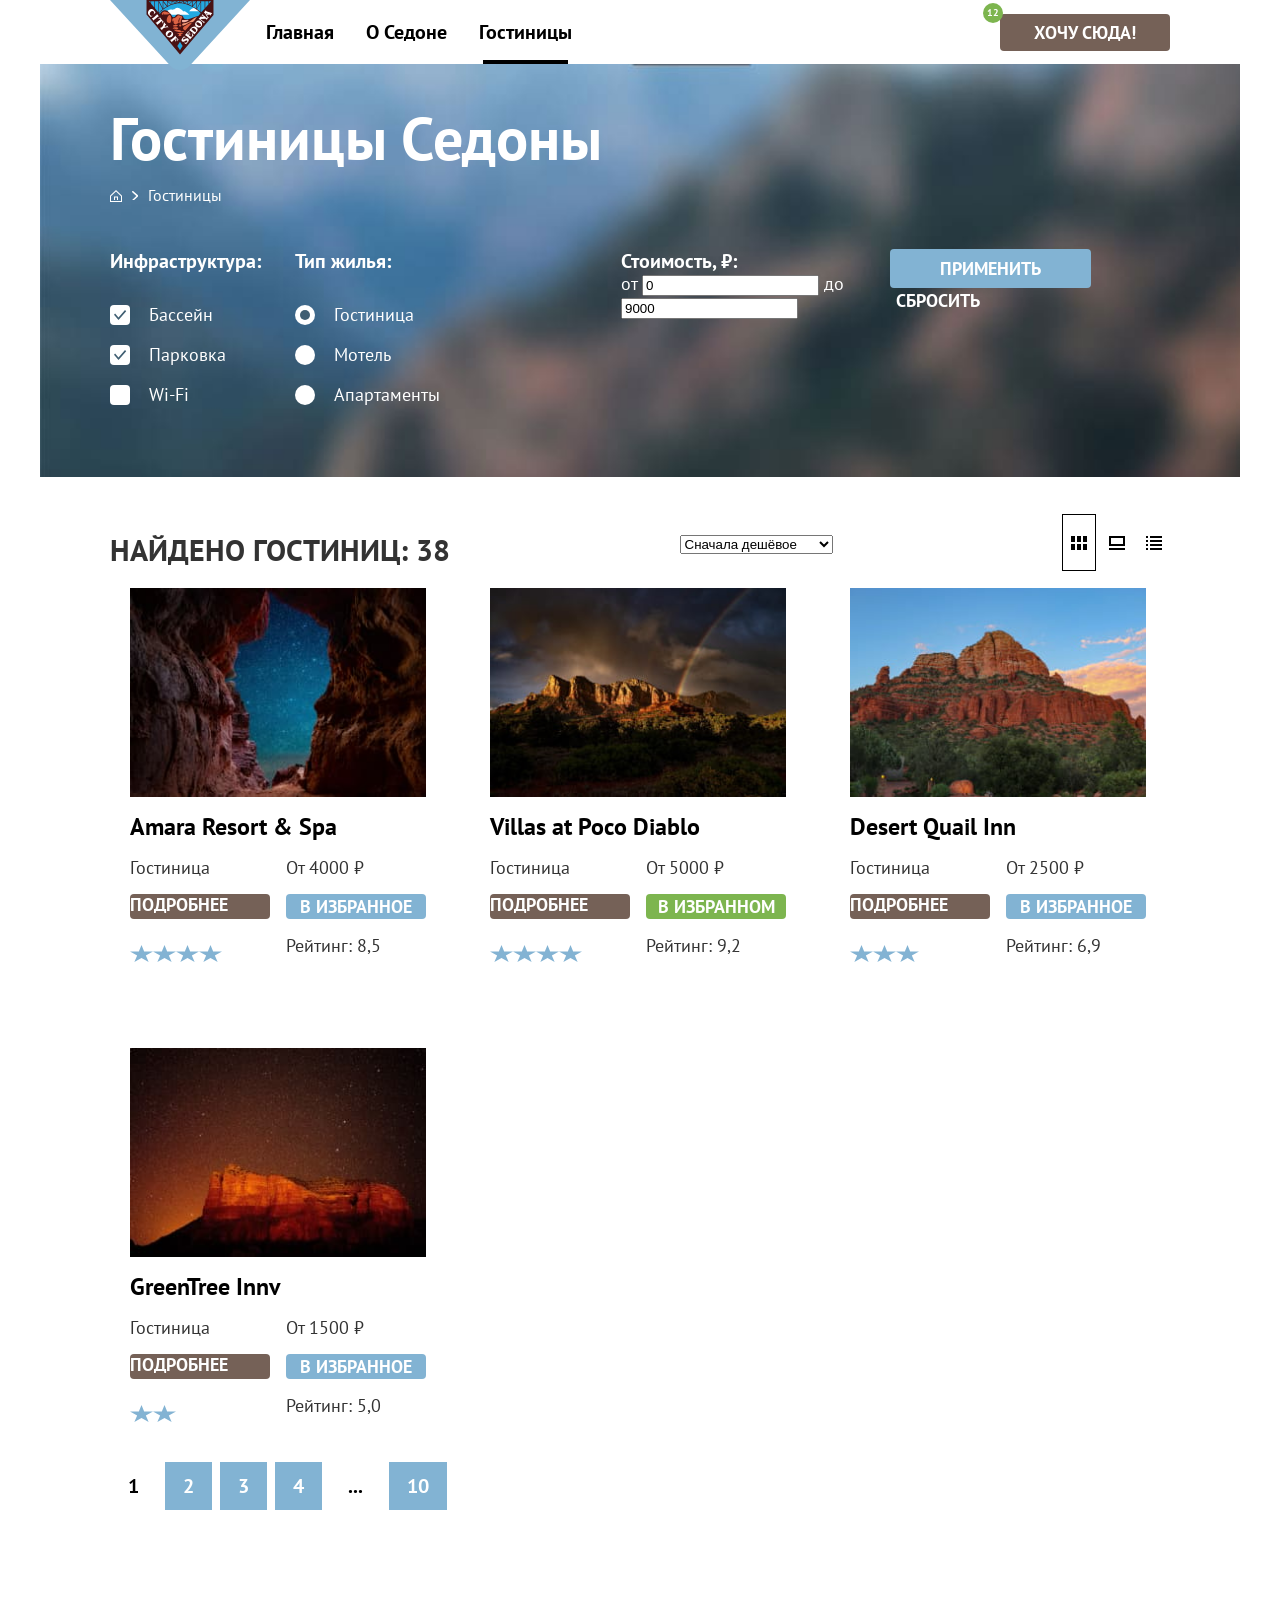
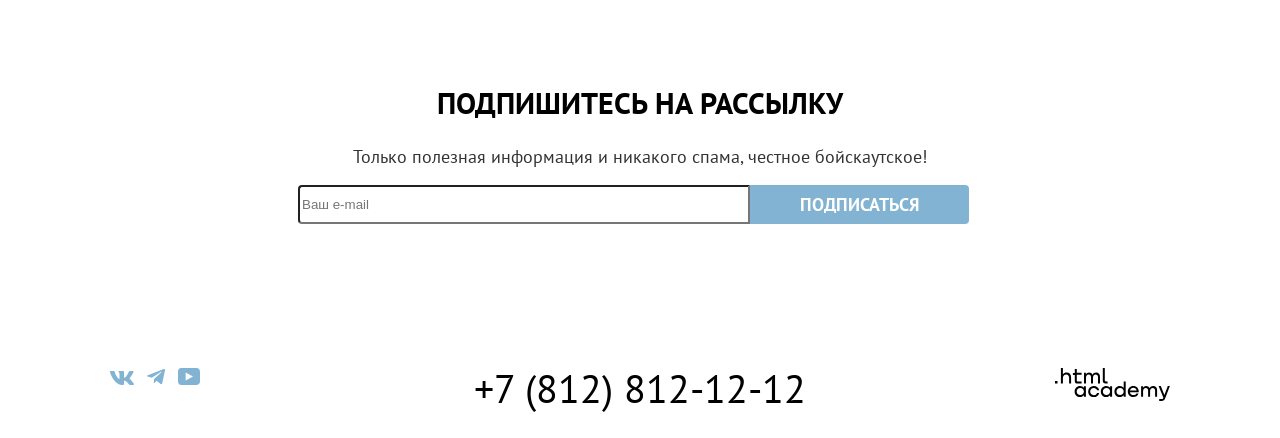
==== catalog.html @ c9160292 "формы" ====
<!DOCTYPE html>
<html lang="ru">

  <head>
    <meta charset="utf-8">
    <title>Гостиницы Седоны</title>
    <link rel="stylesheet" href="styles/styles.css">
    <link rel="icon" href="favicon.ico" sizes="32x32">
  </head>

  <body>
    <div class="container">
      <header class="page-header">
        <a class="logo-link" href="index.html">
          <img class="logo" src="images/logo.svg" width="140" height="70" alt="Логотип Седоны">
        </a>
        <nav class="navigation">

          <ul class="navigation-list navigation-menu">
            <li class="navigation-item">
              <a class="navigation-link" href="index.html" aria-current="page">Главная</a>
            </li>
            <li class="navigation-item">
              <a class="navigation-link" href="#">О Седоне</a>
            </li>
            <li class="navigation-item">
              <a class="navigation-link navigation-link-current" href="catalog.html" aria-current="page">Гостиницы</a>
            </li>
          </ul>
        </nav>
        <ul class="navigation-list navigation-user">
          <li class="navigation-item">
            <a class="navigation-link" href="#">
              <span class="visually-hidden">
                Поиск
              </span>
            </a>
          </li>
          <li class="navigation-item">
            <a class="navigation-link" href="#">
              <span class="visually-hidden">
                Отелей в избранном:
              </span>
              <span class="count">12</span>
            </a>
          </li>
          <li class="navigation-item">
            <a class="button button-want button-main" href="#"> Хочу сюда!</a>
          </li>
        </ul>
      </header>
      <main class="main-container page-main">
        <section class="inner">
          <h1 class="inner-title">Гостиницы Седоны</h1>
          <ul class="breadcrumbs">
              <li class="breadcrumbs-item">
                <a class="breadcrumbs-link breadcrumbs-link-home" href="index.html">
                  <span class="visually-hidden">Главная страница</span>
                </a>
              </li>
              <li class="breadcrumbs-item">
                <a class="breadcrumbs-link">Гостиницы</a>
              </li>
            </ul>

          <div class="catalog-hotels">
            <h2 class="visually-hidden">Список гостиниц с фильтрами</h2>
            <form class="catalog-filter" action="https://echo.htmlacademy.ru/" method="get">
              <fieldset class="catalog-filter-group">
                <legend class="catalog-filter-title">Инфраструктура:</legend>
                <ul class="catalog-filter-list">
                  <li class="catalog-filter-item">
                    <label class="control">
                      <input class="control-input" type="checkbox" name="pool" checked>
                      <span class="control-lead">Бассейн</span>
                    </label>
                  </li>
                  <li class="catalog-filter-item">
                    <label class="control">
                      <input class="control-input" type="checkbox" name="parking" checked>
                      <span class="control-lead">Парковка</span>
                    </label>
                  </li>
                  <li class="catalog-filter-item">
                    <label class="control">
                      <input class="control-input" type="checkbox" name="wi-fi">
                      <span class="control-lead">Wi-Fi</span>
                    </label>
                  </li>
                </ul>
              </fieldset>
              <fieldset class="catalog-filter-group">
                <legend class="catalog-filter-title">Тип жилья:</legend>
                <ul class="catalog-filter-list">
                  <li class="catalog-filter-item">
                    <label class="control">
                      <input class="control-input" type="radio" name="hotel-group" value="hotel" checked>
                      <span class="control-lead">Гостиница</span>
                    </label>
                  </li>
                  <li class="catalog-filter-item">
                    <label class="control">
                      <input class="control-input" type="radio" name="hotel-group" value="motel">
                      <span class="control-lead">Мотель</span>
                    </label>
                  </li>
                  <li class="catalog-filter-item">
                    <label class="control">
                      <input class="control-input" type="radio" name="hotel-group" value="apartaments">
                      <span class="control-lead">Апартаменты</span>
                    </label>
                  </li>
                </ul>
              </fieldset>
              <fieldset class="catalog-filter-group catalog-filter-price">
                <legend class="catalog-filter-title">Стоимость, ₽:</legend>
                <label for="price-from">от</label>
                <input class="field" type="number" name="price-from" id="price-from" value="0">
                <label for="price-to">до</label>
                <input class="field" type="number" name="price-to" id="price-to" value="9000">
              </fieldset>
              <div class="catalog-filter-button">
                <button class="button button-secondary button-apply" type="submit">Применить</button>
                <button class="button button-reset" type="reset">Сбросить</button>
              </div>
            </form>
          </div>
        </section>
        <section class="hotels">
          <div class="hotels-sort">
            <h2 class="hotels-title">Найдено гостиниц: 38</h2>
            <div class="select">
              <select class="select-control" aria-label="Сортировка">
                <option value="cheap">Сначала дешёвое</option>
                <option value="popular">Сначала популярное</option>
                <option value="expensive">Сначала дорогое</option>
              </select>
            </div>
            <ul class="sorts-list">
              <li class="sort-item ">
                <a class="sort-link sort-current sort-cards" href="catalog.html?view=tile">
                  <span class="visually-hidden">Показать карточки</span>
                </a>
              </li>
              <li class="sort-item">
                <a class="sort-link sort-cards-with-description" href="catalog.html?view=card">
                  <span class="visually-hidden">Показать карточки с описанием</span>
                </a>
              </li>
              <li class="sort-item">
                <a class="sort-link sort-cards-list" href="catalog.html?view=list">
                  <span class="visually-hidden">Показать список</span>
                </a>
              </li>
            </ul>
          </div>
          <ul class="hotels-list">
            <li class="hotels-card">
              <a class="hotels-card-link" href="#">
                <img class="hotels-card-image" src="images/hotels/hotel-1.jpg" width="300" height="212"
                  alt="Вид через ущелье на ночное небо">
                <h3 class="hotels-card-title">Amara Resort & Spa</h3>
              </a>
              <span class="hotels-type">Гостиница</span>
              <b class="hotels-card-price">От 4000 ₽</b>
              <a class="button button-main" href="#">Подробнее</a>
              <button class="button button-secondary" type="button">В избранное</button>
              <p class="star star-four">
                <span class="visually-hidden">4 звезды</span>
              </p>
              <span class="hotels-rating">Рейтинг: 8,5</span>
            </li>
            <li class="hotels-card">
              <a class="hotels-card-link" href="#">
                <img class="hotels-card-image" src="images/hotels/hotel-2.jpg" width="300" height="212"
                  alt="Красивый закат из окна гостиницы">
                <h3 class="hotels-card-title">Villas at Poco Diablo</h3>
              </a>
              <span class="hotels-type">Гостиница</span>
              <b class="hotels-card-price">От 5000 ₽</b>
              <a class="button button-main" href="#">Подробнее</a>
              <button class="button button-favorities" type="button">В избранном</button>
              <p class="star star-four">
                <span class="visually-hidden">4 звезды</span>
              </p>
              <span class="hotels-rating">Рейтинг: 9,2</span>
            </li>
            <li class="hotels-card">
              <a class="hotels-card-link" href="#">
                <img class="hotels-card-image" src="images/hotels/hotel-3.jpg" width="300" height="212"
                  alt="Красивый вид на горную верщину с растениями на переднем плане">
                <h3 class="hotels-card-title">Desert Quail Inn</h3>
              </a>
              <span class="hotels-type">Гостиница</span>
              <b class="hotels-card-price">От 2500 ₽</b>
              <a class="button button-main" href="#">Подробнее</a>
              <button class="button button-secondary" type="button">В избранное</button>
              <p class="star star-three">
                <span class="visually-hidden">3 звезды</span>
              </p>
              <span class="hotels-rating">Рейтинг: 6,9</span>
            </li>
            <li class="hotels-card">
              <a class="hotels-card-link" href="#">
                <img class="hotels-card-image" src="images/hotels/hotel-4.jpg" width="300" height="212"
                  alt="GreenTree Inn">
                <h3 class="hotels-card-title">GreenTree Innv</h3>
              </a>
              <span class="hotels-type">Гостиница</span>
              <b class="hotels-card-price">От 1500 ₽</b>
              <a class="button button-main" href="#">Подробнее</a>
              <button class="button button-secondary" type="button">В избранное</button>
              <p class="star star-two">
                <span class="visually-hidden">2 звезды</span>
              </p>
              <span class="hotels-rating">Рейтинг: 5,0</span>
            </li>
          </ul>
          <ul class="pagination">
            <li class="pagination-item">
              <a class="pagination-link pagination-current" aria-current="page">1</a>
            </li>
            <li class="pagination-item">
              <a class="pagination-link" href="#">2</a>
            </li>
            <li class="pagination-item">
              <a class="pagination-link" href="#">3</a>
            </li>
            <li class="pagination-item">
              <a class="pagination-link" href="#">4</a>
            </li>
            <li class="pagination-item">
              <a class="pagination-link pagination-current">...</a>
            </li>
            <li class="pagination-item">
              <a class="pagination-link" href="#">10</a>
            </li>
          </ul>
        </section>
        <section class="subscribe">
          <h2 class="subscribe-title">Подпишитесь на рассылку</h2>
          <p class="subscribe-paragraph">Только полезная информация и никакого спама, честное бойскаутское!</p>
          <form class="newsletter-form" action="https://echo.htmlacademy.ru/" method="post">
            <label for="email"></label>
            <input class="field email" placeholder="Ваш e-mail" type="email" name="email" id="email" required>
            <button class="button button-secondary button-subscribe" type="submit">Подписаться</button>
          </form>
        </section>
      </main>
      <footer class="page-footer">
        <ul class="social-list">
          <li class="social-item">
            <a class="social-link" href="#">
              <span class="visually-hidden">ВКонтакте</span>
              <svg class="social-image" xmlns="http://www.w3.org/2000/svg" width="24" height="14" viewBox="0 0 24 14"
                aria-hiden="true" focusable="false" fill="none">
                <path fill="#83b3d3" fill-rule="evenodd"
                  d="M23.45.95c.17-.55 0-.95-.8-.95h-2.62c-.67 0-.98.35-1.14.73 0 0-1.34 3.2-3.23 5.27-.61.6-.89.8-1.22.8-.17 0-.42-.2-.42-.74V.95c0-.66-.18-.95-.74-.95H9.15c-.42 0-.67.3-.67.6 0 .61.95.76 1.05 2.5v3.8c0 .84-.16.99-.5.99-.88 0-3.05-3.21-4.33-6.89-.25-.71-.5-1-1.17-1H.9C.15 0 0 .35 0 .73c0 .68.89 4.07 4.14 8.55C6.32 12.34 9.38 14 12.16 14c1.67 0 1.88-.37 1.88-1v-2.32c0-.73.16-.88.69-.88.38 0 1.05.2 2.61 1.67C19.11 13.22 19.4 14 20.41 14h2.62c.75 0 1.13-.37.91-1.1-.24-.72-1.09-1.77-2.21-3.02-.62-.7-1.53-1.47-1.81-1.86-.4-.49-.28-.7 0-1.14 0 0 3.2-4.43 3.53-5.93"
                  clip-rule="evenodd" />
              </svg>
            </a>
          </li>
          <li class="social-item">
            <a class="social-link" href="#">
              <svg class="social-image" xmlns="http://www.w3.org/2000/svg" width="18" height="16" viewBox="0 0 18 16"
                aria-hiden="true" focusable="false" fill="none">
                <path fill="#83b3d3"
                  d="M16.79.1.84 6.25c-1.09.43-1.08 1.04-.2 1.31l4.1 1.28 9.47-5.98c.44-.27.85-.12.52.18L7.05 9.96l-.28 4.22c.41 0 .6-.19.83-.41l1.99-1.93 4.13 3.05c.77.42 1.31.2 1.5-.7l2.72-12.8c.28-1.12-.43-1.62-1.16-1.3" />
              </svg>
              <span class="visually-hidden">Телеграм</span>
            </a>
          </li>
          <li class="social-item">
            <a class="social-link" href="#">
              <span class="visually-hidden">Ютуб</span>
              <svg class="social-image" xmlns="http://www.w3.org/2000/svg" width="22" height="17" viewBox="0 0 22 17"
                aria-hiden="true" focusable="false" fill="none">
                <path fill="#83b3d3"
                  d="M18.6 0H3.18C1.31 0 0 1.6 0 3.4v10.1C0 15.4 1.31 17 3.17 17h15.66c1.64 0 3.17-1.6 3.17-3.4V3.4C21.78 1.6 20.47 0 18.6 0M7.67 12.54V4.46L15 8.5z" />
              </svg>
            </a>
          </li>
        </ul>
        <a class="contacts-phone" href="tel:+78128121212">+7 (812) 812-12-12</a>
        <a class="developer-link" href="https://htmlacademy.ru/intensive/htmlcss">
          <span class="visually-hidden">Сделано в html.academy</span>
          <svg class="developer-image" xmlns="http://www.w3.org/2000/svg" width="115" height="33" viewBox="0 0 115 33"
            aria-hiden="true" focusable="false" fill="none">
            <path fill="#000"
              d="M0 12.9v2.6h2.5v-2.6zM11.6 4.5c-1.6 0-2.8.7-3.6 1.7h-.1V0h-2v15.5h2v-5.3c0-2.1 1.3-3.6 3.3-3.6 1.8 0 2.9 1.4 2.9 3.2v5.7h2V9.4c.1-3-1.8-4.9-4.5-4.9M26.6 4.8h-4.8V1.1h-2v3.8h-1.9v2h1.9v6c0 1.7 1 2.7 2.7 2.7h4.1v-2h-3.7c-.7 0-1.1-.4-1.1-1.1V6.8h4.8zM41.1 4.6c-1.6 0-2.9.8-3.5 2.1h-.1c-.6-1.2-1.8-2.1-3.4-2.1-1.4 0-2.5.8-3.1 1.8h-.1V4.8H29v10.6h2V10c0-2 1-3.5 2.6-3.5 1.5 0 2.4 1 2.4 2.6v6.3h2V9.8c0-2.4 1.4-3.3 2.6-3.3 1.5 0 2.4 1 2.4 2.6v6.3h2V8.9c.1-2.5-1.4-4.3-3.9-4.3M47.8 12.7c0 1.7 1 2.7 2.8 2.7h2v-2h-1.7c-.7 0-1.1-.4-1.1-1.1V0h-2zM28.9 19.7c-.9-1.1-2.2-1.8-3.9-1.8-3.1 0-5.4 2.3-5.4 5.6s2.3 5.6 5.4 5.6c1.8 0 3-.8 3.8-1.9h.1v1.6h2V18.2h-2zm-3.6 7.4c-2.2 0-3.6-1.6-3.6-3.6s1.4-3.6 3.6-3.6 3.6 1.6 3.6 3.6c0 1.9-1.4 3.6-3.6 3.6M44.2 22c-.5-2.4-2.6-4.1-5.4-4.1a5.4 5.4 0 0 0-5.6 5.6c0 3.1 2.2 5.6 5.6 5.6 2.8 0 4.9-1.8 5.4-4.2h-2.1a3.4 3.4 0 0 1-3.3 2.3c-2.2 0-3.6-1.6-3.6-3.6s1.4-3.6 3.6-3.6c1.6 0 2.8 1 3.3 2.2h2.1zM55.1 19.7c-.9-1.1-2.2-1.8-3.9-1.8-3.1 0-5.4 2.3-5.4 5.6s2.3 5.6 5.4 5.6c1.8 0 3-.8 3.8-1.9h.1v1.6h2V18.2h-2zm-3.6 7.4c-2.2 0-3.6-1.6-3.6-3.6s1.4-3.6 3.6-3.6 3.6 1.6 3.6 3.6c0 1.9-1.5 3.6-3.6 3.6M68.7 19.8c-.9-1.1-2.2-1.9-3.9-1.9-3.1 0-5.4 2.3-5.4 5.6s2.2 5.6 5.4 5.6c1.7 0 3-.8 3.8-1.8h.1v1.5h2V13.4h-2zm-3.6 7.3c-2.2 0-3.6-1.6-3.6-3.6s1.4-3.6 3.6-3.6 3.6 1.6 3.6 3.6c-.1 2-1.5 3.6-3.6 3.6M78.3 17.9c-3.3 0-5.5 2.5-5.5 5.6 0 3 2.1 5.6 5.5 5.6 2.5 0 4.5-1.3 5.2-3.6h-2.1c-.5 1-1.6 1.6-3 1.6-1.9 0-3.3-1.3-3.4-2.9h8.8c.2-3.6-2-6.3-5.5-6.3m0 1.9c1.7 0 3 1 3.3 2.6h-6.5c.3-1.5 1.5-2.6 3.2-2.6M98.2 17.9c-1.6 0-2.9.8-3.6 2h-.1c-.6-1.2-1.8-2-3.4-2-1.4 0-2.5.7-3.1 1.8v-1.5h-1.9v10.6h2v-5.4c0-2 1-3.4 2.6-3.5 1.5 0 2.4 1 2.4 2.6v6.3h2v-5.6c0-2.4 1.4-3.3 2.6-3.3 1.5 0 2.4 1 2.4 2.6v6.3h2v-6.5c.1-2.6-1.4-4.4-3.9-4.4M109.4 27l-3.6-8.9h-2.2l4.8 11.6c-.3.9-.7 1.2-1.7 1.2h-2.5v2h2.5c1.8 0 2.8-.8 3.5-2.6l4.7-12.2h-2.1z" />
          </svg>
        </a>
      </footer>
    </div>
  </body>

</html>
---- styles/styles.css ----
@font-face {
  font-family: "PT Sans";
  font-style: normal;
  font-weight: 400;
  src: url("../fonts/ptsans-400.woff2") format("woff2");
  font-display: swap;
}


@font-face {
  font-family: "PT Sans";
  font-style: normal;
  font-weight: 700;
  src: url("../fonts/ptsans-700.woff2") format("woff2");
  font-display: swap;
}

*,
*::before,
*::after {
  box-sizing: border-box;
}

img {
  max-width: 100%;
  height: auto;
}

.visually-hidden {
  position: absolute;
  width: 1px;
  height: 1px;
  margin: -1px;
  padding: 0;
  border: 0;
  clip: rect(0 0 0 0);
  overflow: hidden;
}

html {
  height: 100%;
}

body {
  margin: 0;
  height: 100%;
  font-family: "PT Sans", sans-serif;
  font-size: 18px;
  line-height: 21px;
  letter-spacing: 0;
  color: #333333;
  background-color: #ffffff;
}

.container {
  min-height: 100%;
  display: flex;
  flex-direction: column;
  margin: 0 auto;
  width: 1200px;
}

.button {
  display: inline-block;
  font-family: inherit;
  font-size: inherit;
  font-weight: 700;
  text-transform: uppercase;
  text-decoration: none;
  color: #ffffff;
  border: none;
  border-radius: 4px;
  cursor: pointer;
}

.button-want {
  margin-top: 14px;
  padding: 8px 34px;
}

.button-main {
  background-color: #756157;
}

.button-main:hover,
.button-main:focus {
  background-color: #615048;
}

.button-main:active {
  opacity: 0.3;
}

.button-main:disabled {
  background-color: #e5e5e5;
}

.button-secondary {
  background-color: #82b3d3;
}

.button-secondary:hover,
.button-secondary:focus {
  background-color: #68a2ca;
}

.button-secondary:active {
  opacity: 0.3;
}

.button-secondary:disabled {
  background-color: #e5e5e5;
}

.button-favorities {
  background-color: #7db54f;
}

.button-favorities:hover,
.button-favorities:focus {
  background-color: #6c9e42;
}

.button-favorities:active {
  opacity: 0.3;
}

.button-favorities:disabled {
  background-color: #e5e5e5;
}

.button-large {
  padding: 18px 16px 17px;
  border-radius: 5px;
  font-size: 20px;
}

.search-button {
  width: 575px;
  margin-top: 50px;
}

.button-subscribe {
  padding: 8px 50px;
  border-radius: 0 4px 4px 0;
}

.button-apply {
  padding: 8px 50px;
}

.button-reset {
  background-color: transparent;
}

.button-reset:hover {
  opacity: 0.6;
}

.button-reset:focus {
  border: 1px solid #82b3d3;
}

.button-reset:active {
  opacity: 0.3;
}

.button-reset:disabled {
  opasity: 0.1;
}

/*Header*/

.page-header {
  display: flex;
  padding: 0 70px;
}

.logo-link {
  display: block;
  position: relative;
  z-index: 1;
  margin-bottom: -10px;
}

.navigation-list {
  display: flex;
  flex-wrap: wrap;
  margin: 0;
  padding: 0;
  list-style-type: none;
}

.navigation-menu {
  width: 470px;

}

.navigation-user {
  margin-left: auto;
  max-width: 300px;
}



.navigation-link {
  position: relative;
  display: block;
  padding: 20px 16px;
  font-size: 20px;
  line-height: 24px;
  font-weight: 700;
  color: #000000;
  text-decoration: none;
}

.navigation-link:hover,
.navigation-link:focus {
  opacity: 0.3;
}

.navigation-link:active {
  fill: rgba(117, 98, 87, 0.3);
}

.navigation-link-current::before {
  position: absolute;
  right: 20px;
  bottom: 0;
  left: 20px;
  height: 4px;
  background-color: #000000;
  content: "";
}

.count {
  position: absolute;
  top: 3px;
  right: -3px;
  min-width: 20px;
  height: 20px;
  padding: 0 4px;
  color: #ffffff;
  background-color: #7db54f;
  border-radius: 50%;
  line-height: 20px;
  font-size: 10px;
  text-align: center;
}

/*Main*/

.main-container {
  flex-grow: 1;
}

/*Hero*/

.hero {
  padding: 51px 370px 82px;
  min-height: 485px;
  background-color: #2f4f4f;
  background-image: url("../images/index-background.jpg");
  background-position: center center;
  background-repeat: no-repeat;
  background-size: cover;
}

.hero-image {
  display: block;
}

/*Advantages */

.promo-block {
  padding: 69px 274px;
}

.promo-header {
  margin: 0;
  margin-bottom: 25px;
  font-weight: 700;
  font-size: 30px;
  line-height: 36px;
  text-align: center;
  text-transform: uppercase;
  color: #000000;
}

.promo-text {
  margin: 0;
  font-size: 22px;
  line-height: 26px;
  text-align: center;
}

.advantages-list {
  display: flex;
  flex-wrap: wrap;
  margin: 0;
  padding: 0;
  list-style-type: none;
}

.advantages-item-wide {
  display: flex;
  color: #ffffff;
  background-color: #82b3d3;
}

.advantages-item {
  width: 400px;
  min-height: 385px;
  padding: 102px 85px;
}

.advantages-image-wrapper {
  width: 800px;
  min-height: 385px;
}

.adventages-image {
  display: block;
}

.advantages-item-wide .advantages-title {
  color: #ffffff;
}

.advantages-title {
  font-size: 24px;
  line-height: 28px;
  color: #000000;
}

.secondary-color-light {
  background-color: rgba(131, 179, 211, 0.2);
}

.welcome {
  padding: 64px 350px;
}

/*Services*/

.services-list {
  display: flex;
  margin: 0;
  padding: 0;
  list-style-type: none;
  text-align: center;
}

.services-item {
  width: 400px;
  min-height: 385px;
  padding: 81px 85px;
  text-align: center;
  background-repeat: no-repeat;
  background-position: 50% 35px;
}

.services-housing {
  background-image: url("../images/icons/housing.svg");
}

.services-food {
  background-image: url("../images/icons/food.svg");
}

.services-souvenirs {
  background-image: url("../images/icons/souvenirs.svg");
}

.services-title {
  margin: 30px auto 30px;
  font-size: 24px;
  line-height: 28px;
  color: #000000;
  text-transform: uppercase;
}

.services-paragraph {
  width: 230px;
}

/*Interested*/

.interested {
  padding: 152px 300px;
  text-align: center;

}

.interested-title {
  margin: 0;
  margin-bottom: 20px;
  color: #000000;
  text-transform: uppercase;
  font-size: 30px;
  line-height: 36px;
}

.interested-paragraph {
  margin: 0;
  margin-bottom: 54px;
}

/*Subscribe*/

.subscribe {
  padding: 96px 258px 104px;
  text-align: center;
}

.newsletter-form {
  display: flex;
}

.subscribe-title {
  color: #000000;
  font-size: 30px;
  font-weight: 700;
  line-height: 36px;
  text-transform: uppercase;
}

.subscribe-index {
  color: #ffffff;
  background-color: #2f4f4f;
  background-image: url("../images/subscribe.jpg");
  background-repeat: no-repeat;
  background-size: cover;
}

.email {
  width: 452px;
  border-radius: 4px 0 0 4px;
}



.subscribe-index .subscribe-title {
  color: #ffffff;
}

/*Footer*/

.page-footer {
  display: flex;
  justify-content: space-between;
  padding: 40px 70px 30px;
}

.social-list {
  display: flex;
  flex-wrap: wrap;
  gap: 13px;
  width: 190px;
  margin: 0;
  padding: 0;
  list-style-type: none;
}

.social-link path:hover,
.social-link path:focus {
  fill: #68a2ca;
}

.social-link path:active {
  opacity: 0.3;
}

.contacts-phone {
  color: #000000;
  font-size: 40px;
  line-height: 40px;
  text-decoration: none;
}

.contacts-phone:hover,
.contacts-phone:focus {
  color: #756157;
}

.contacts-phone:active {
  opacity: 0.3;
}

.developer-link {
  display: flex;
  width: 190px;
}

.developer-image {
  margin-left: auto;
}

.developer-link path:hover,
.developer-link path:focus {
  fill: #756157;
}

.developer-link path:active {
  opacity: 0.3;
}

/*Catalog*/

/*Inner*/

.inner {
  padding: 35px 70px 70px;
  color: #ffffff;
  background-color: #2f4f4f;
  background-image: url("../images/inner-background.jpg");
  background-repeat: no-repeat;
  background-size: cover;
}

.inner-title {
  margin: 0;
  margin-bottom: 8px;
  font-size: 60px;
  line-height: 78px;
  font-weight: 700;
}

.breadcrumbs {
  display: flex;
  align-items: center;
  gap: 10px;
  flex-wrap: wrap;
  margin: 0;
  margin-bottom: 43px;
  padding: 0;
  font-size: 16px;
  line-height: 21px;
  list-style: none;

}

.breadcrumbs-item {
  display: flex;
  gap: 10px;
  align-items: center;
}

.breadcrumbs-item + .breadcrumbs-item::before {
  content: "";
  width: 6px;
  height: 9px;
  background-image: url("../images/icons/breadcrumps-arrow.svg");
}

.breadcrumbs-link {
  color: #ffffff;
}

.breadcrumbs-link-home {
  width: 12px;
  height: 12px;
  background-repeat: no-repeat;
  background-position: 50% 50%;
  background-image: url(../images/icons/home.svg);

}

.breadcrumbs-link:hover {
  opacity: 0.6;
}

.breadcrumbs-link:active {
  opacity: 0.3;
}

.catalog-filter {
  display: flex;
}

.catalog-filter-group {
  width: 200px;
  margin: 0;
  padding: 0;
  border: none;
}

.catalog-filter-price {
  width: 290px;
  margin-left: 140px;
}

.catalog-filter-list {
  display: flex;
  flex-direction: column;
  gap: 16px;
  margin: 0;
  margin-top: 30px;
  padding: 0;
  list-style-type: none;
}

.catalog-filter-title {
  margin: 0;
  padding: 0;
  font-size: 20px;
  line-height: 24px;
  font-weight: 700;
}

.control {
    position: relative;
    display: block;
}

.control-input {
    position: absolute;
    top: 2px;
    width: 1px;
    height: 1px;
    margin: 0;
    opacity: 0;
  }

  .control-lead {
    display: grid;
    grid-template-columns: 20px 1fr;
    gap: 19px;
    line-height: 24px;
}

  .control-lead::before, .control-lead::after {
    content: "";
    grid-column: 1 / 2;
    grid-row: 1 / 2;
    height: 20px;
    margin-top: 2px;
}

.control-lead::before {
    background-color: #ffffff;
    border-radius: 4px;
}

.control-lead::after {
    display: none;
    background-repeat: no-repeat;
    background-position: 50% 50%;
    background-image: url(../images/icons/check.svg);
}

.control-input:checked + .control-lead::after {
    display: block;
}

.control-input[type="radio"] + .control-lead::before {
    border-radius: 50%;
}

.control-input[type="radio"] + .control-lead::after {
    background-color: #3f5e72;
    background-image: none;
    background-clip: content-box;
    border: 5px solid transparent;
    border-radius: 50%;
}

/*Hotels*/

.hotels {
  padding: 55px 70px 60px;
}

.hotels-sort {
  display: flex;
  justify-content: space-between;
}

.hotels-title {
  margin: 0;
  font-size: 30px;
  line-height: 36px;
  font-weight: 700;
  text-transform: uppercase;
}

.sorts-list {
  display: flex;
  gap: 5px;
  margin: 0;
  padding: 0;
  list-style-type: none;
}

.sort-link {
  width: 48px;
  height: 48px;
  padding: 16px;
  background-repeat: no-repeat;
  background-position: center;
}

.sort-cards {
  background-image: url("../images/icons/cards-icon.svg");
}

.sort-cards-with-description {
  background-image: url("../images/icons/cards-with-description.svg");
}

.sort-cards-list {
  background-image: url("../images/icons/cards-list.svg");
}

.sort-current {
  border: 1px solid #000000;
}

.sort-cards:hover,
.sort-cards:active {
  border: 1px solid #000000;
}

.sort-cards:focus {
  border: 1px solid #68a2ca;
}

.hotels-list {
  display: grid;
  grid-template-columns: repeat(3, 340px);
  gap: 20px;
  margin: 0;
  padding: 0;
  list-style-type: none;
}

.hotels-card {
  display: grid;
  grid-template-columns: repeat(2, 140px);
  grid-template-rows: auto min-content min-content min-content min-content;
  gap: 16px;
  padding: 20px;
}

.hotels-card-link {
  grid-column: 1 / -1;
  text-decoration: none;
}



.hotels-card-image {
  display: block;
  margin-bottom: 16px;
}

.hotels-card-title {
  margin: 0;
  font-size: 24px;
  line-height: 28px;
  font-weight: 700;
  color: #000000;
}

.hotels-card-price {
  font-weight: 400;
}

.star {
  width: 23px;
  margin: 0;
  min-height: 37px;
  background-repeat: repeat-x;
  background-position: 0 50%;
  background-size: 23px 17px;
  background-image: url(../images/icons/star.svg);
}

.star-two {
  width: 46px;
}

.star-three {
  width: 69px;
}

.star-four {
  width: 92px;
}

/*Pagination*/

.pagination {
  display: flex;
  gap: 8px;
  margin: 0;
  padding: 0;
  list-style-type: none;
}

.pagination-link {
  padding: 11px 18px;
  font-size: 20px;
  line-height: 36px;
  font-weight: 700;
  text-decoration: none;
  color: #ffffff;
  background-color: #82b3d3;
}

.pagination-link[href="#"]:hover,
.pagination-link[href="#"]:focus {
  background-color: #68a2ca;
}

.pagination-link[href="#"]:active {
  opacity: 0.3;
}

.pagination-current {
  color: #000000;
  background-color: #ffffff;
}
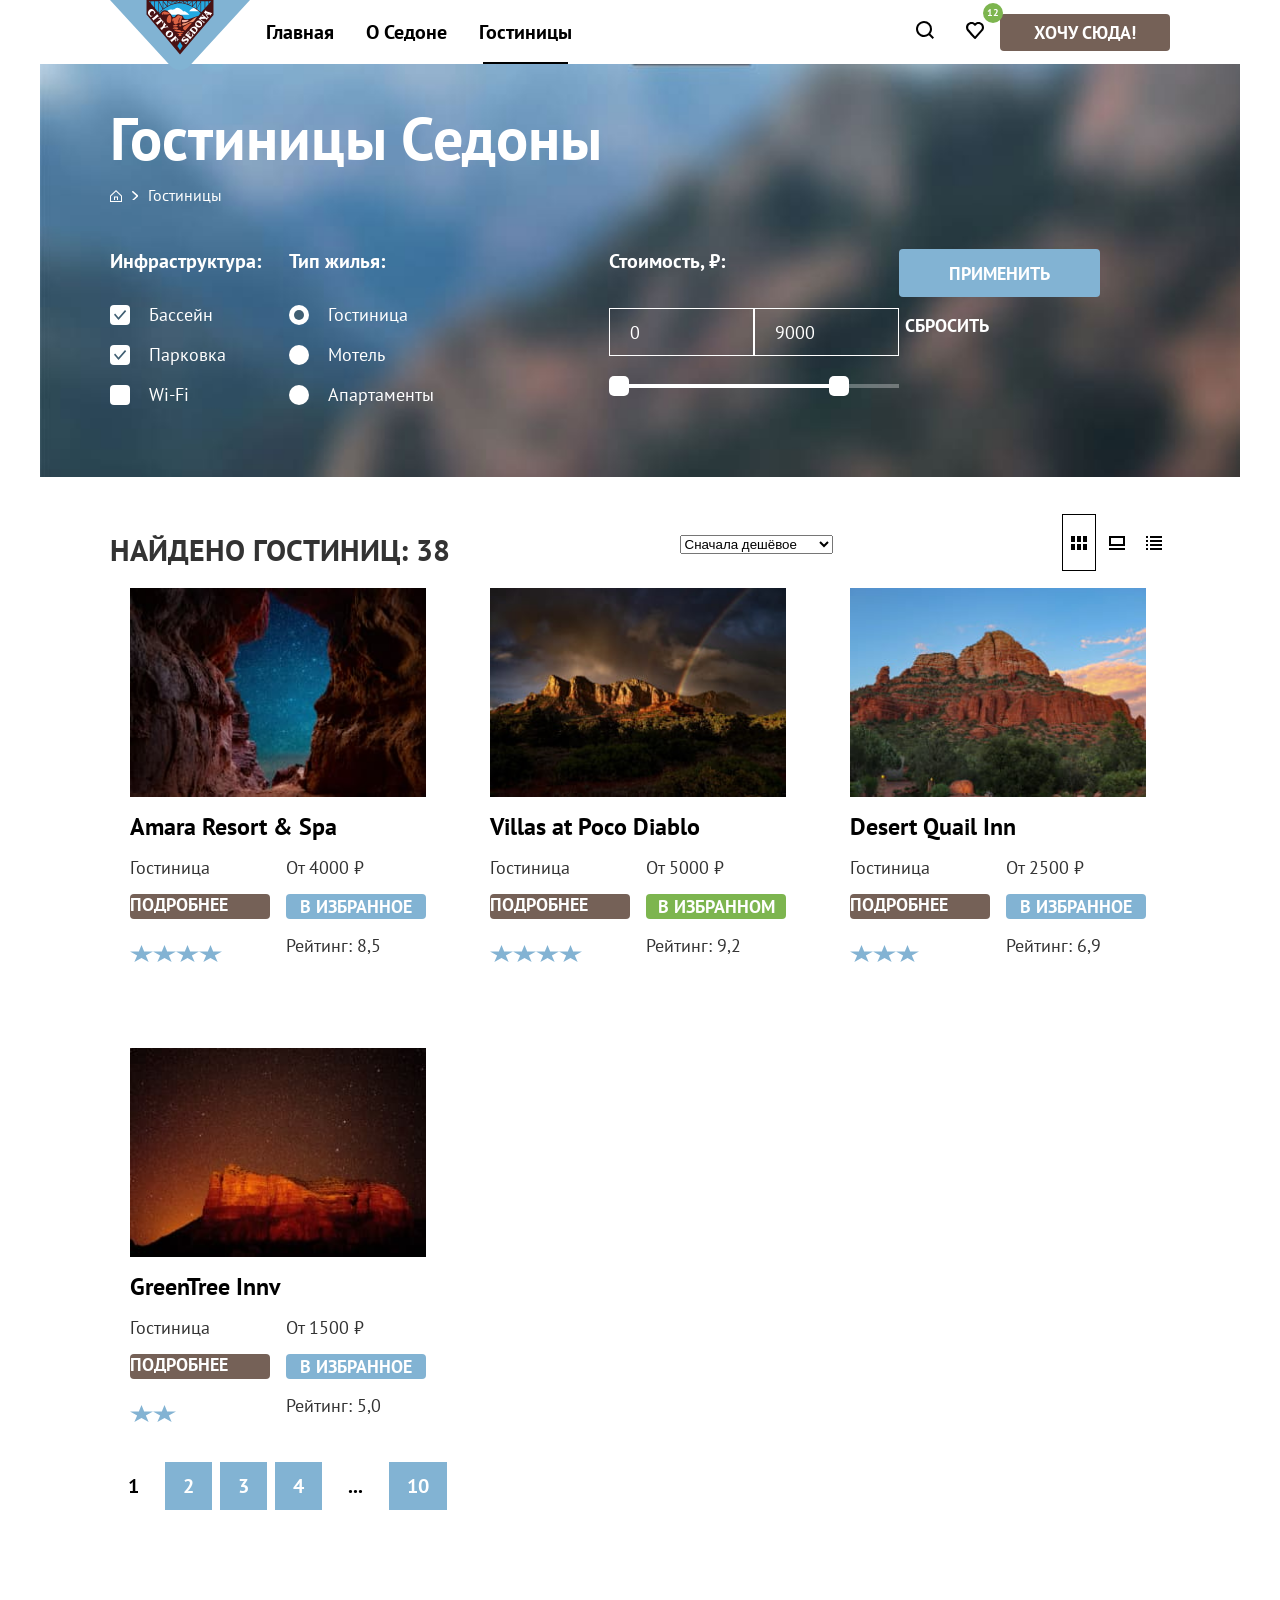
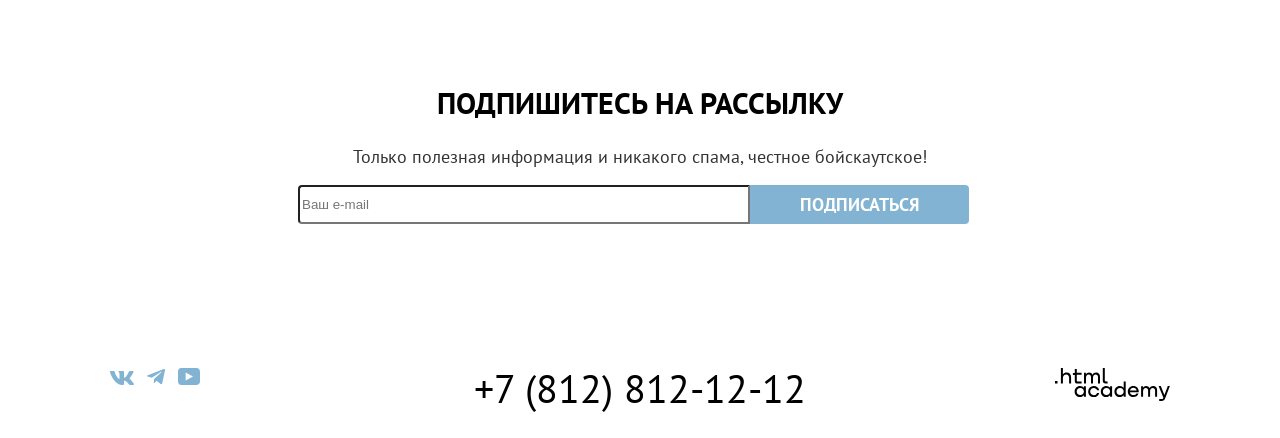
==== commit 4117776a: "форма 2 часть" ====
--- a/catalog.html
+++ b/catalog.html
@@ -34,6 +34,11 @@
               <span class="visually-hidden">
                 Поиск
               </span>
+              <svg xmlns="http://www.w3.org/2000/svg" width="18" height="18" viewBox="0 0 18 18" aria-hiden="true"
+                focusable="false">
+                <path fill="#000"
+                  d="m18 16.5-3.7-3.67c1-1.3 1.7-2.98 1.7-4.87A8 8 0 0 0 8 0C3.6 0 0 3.68 0 8.06a8 8 0 0 0 12.9 6.26L16.6 18zM8 14.03a6 6 0 0 1-6-5.96 6 6 0 0 1 12 0 6 6 0 0 1-6 5.96" />
+              </svg>
             </a>
           </li>
           <li class="navigation-item">
@@ -41,6 +46,11 @@
               <span class="visually-hidden">
                 Отелей в избранном:
               </span>
+              <svg xmlns="http://www.w3.org/2000/svg" width="18" height="17" viewBox="0 0 18 17" aria-hiden="true"
+                focusable="false">
+                <path fill="#000"
+                  d="M8.9 17c-.3 0-.6-.1-.8-.4-5.4-6.1-6.7-7.5-7-7.9C.4 7.8 0 6.6 0 5.4 0 2.4 2.4 0 5.5 0 6.8 0 8 .5 9 1.3 10 .5 11.3 0 12.5 0c3 0 5.5 2.4 5.5 5.4 0 1.3-.5 2.5-1.3 3.4l-7 7.9c-.2.2-.4.3-.8.3m-6-9.5c.3.4 3.5 4 6.1 6.9l6.2-7c.5-.5.7-1.2.7-2 0-1.8-1.5-3.3-3.3-3.3-1 0-2 .5-2.7 1.3-.3.3-.6.4-.9.4s-.6-.2-.8-.4c-.7-.8-1.7-1.3-2.7-1.3-1.8 0-3.3 1.5-3.3 3.3-.1.9.3 1.6.7 2.1q-.15 0 0 0" />
+              </svg>
               <span class="count">12</span>
             </a>
           </li>
@@ -53,15 +63,15 @@
         <section class="inner">
           <h1 class="inner-title">Гостиницы Седоны</h1>
           <ul class="breadcrumbs">
-              <li class="breadcrumbs-item">
-                <a class="breadcrumbs-link breadcrumbs-link-home" href="index.html">
-                  <span class="visually-hidden">Главная страница</span>
-                </a>
-              </li>
-              <li class="breadcrumbs-item">
-                <a class="breadcrumbs-link">Гостиницы</a>
-              </li>
-            </ul>
+            <li class="breadcrumbs-item">
+              <a class="breadcrumbs-link breadcrumbs-link-home" href="index.html">
+                <span class="visually-hidden">Главная страница</span>
+              </a>
+            </li>
+            <li class="breadcrumbs-item">
+              <a class="breadcrumbs-link">Гостиницы</a>
+            </li>
+          </ul>
 
           <div class="catalog-hotels">
             <h2 class="visually-hidden">Список гостиниц с фильтрами</h2>
@@ -114,10 +124,28 @@
               </fieldset>
               <fieldset class="catalog-filter-group catalog-filter-price">
                 <legend class="catalog-filter-title">Стоимость, ₽:</legend>
-                <label for="price-from">от</label>
-                <input class="field" type="number" name="price-from" id="price-from" value="0">
-                <label for="price-to">до</label>
-                <input class="field" type="number" name="price-to" id="price-to" value="9000">
+                <div class="range">
+                  <div class="range-fields">
+                    <label class="range-fields">
+                      <span class="range-title">от</span>
+                      <input class="range-input" type="number" name="price-from" id="price-from" value="0" min="0" max="10000" step="100" placeholder="0">
+                    </label>
+                    <label class="range-fields">
+                      <span class="range-title">до</span>
+                    <input class="range-input" type="number" name="price-to" id="price-to" value="9000" min="0" max="10000" step="100" placeholder="9000">
+                    </label>
+                  </div>
+                  <div class="range-slider slider">
+                    <div class="slider-bar" style="margin-right: 50px;">
+                      <button class="slider-thumb" type="button">
+                        <span class="visually-hidden">Ручка минимальной цены</span>
+                      </button>
+                      <button class="slider-thumb" type="button">
+                        <span class="visually-hidden">Ручка максимальной цены</span>
+                      </button>
+                    </div>
+                  </div>
+                </div>
               </fieldset>
               <div class="catalog-filter-button">
                 <button class="button button-secondary button-apply" type="submit">Применить</button>
--- a/styles/styles.css
+++ b/styles/styles.css
@@ -146,6 +146,8 @@
 }
 
 .button-apply {
+  min-height: 48px;
+  margin-bottom: 16px;
   padding: 8px 50px;
 }
 
@@ -228,7 +230,7 @@
   right: 20px;
   bottom: 0;
   left: 20px;
-  height: 4px;
+  height: 2px;
   background-color: #000000;
   content: "";
 }
@@ -609,60 +611,122 @@
 }
 
 .control {
-    position: relative;
-    display: block;
+  position: relative;
+  display: block;
 }
 
 .control-input {
-    position: absolute;
-    top: 2px;
-    width: 1px;
-    height: 1px;
-    margin: 0;
-    opacity: 0;
-  }
-
-  .control-lead {
-    display: grid;
-    grid-template-columns: 20px 1fr;
-    gap: 19px;
-    line-height: 24px;
-}
-
-  .control-lead::before, .control-lead::after {
-    content: "";
-    grid-column: 1 / 2;
-    grid-row: 1 / 2;
-    height: 20px;
-    margin-top: 2px;
+  position: absolute;
+  top: 2px;
+  width: 1px;
+  height: 1px;
+  margin: 0;
+  opacity: 0;
+}
+
+.control-lead {
+  display: grid;
+  grid-template-columns: 20px 1fr;
+  gap: 19px;
+  line-height: 24px;
+}
+
+.control-lead::before,
+.control-lead::after {
+  content: "";
+  grid-column: 1 / 2;
+  grid-row: 1 / 2;
+  height: 20px;
+  margin-top: 2px;
 }
 
 .control-lead::before {
-    background-color: #ffffff;
-    border-radius: 4px;
+  background-color: #ffffff;
+  border-radius: 4px;
 }
 
 .control-lead::after {
-    display: none;
-    background-repeat: no-repeat;
-    background-position: 50% 50%;
-    background-image: url(../images/icons/check.svg);
+  display: none;
+  background-repeat: no-repeat;
+  background-position: 50% 50%;
+  background-image: url(../images/icons/check.svg);
 }
 
 .control-input:checked + .control-lead::after {
-    display: block;
+  display: block;
 }
 
 .control-input[type="radio"] + .control-lead::before {
-    border-radius: 50%;
+  border-radius: 50%;
 }
 
 .control-input[type="radio"] + .control-lead::after {
-    background-color: #3f5e72;
-    background-image: none;
-    background-clip: content-box;
-    border: 5px solid transparent;
-    border-radius: 50%;
+  background-color: #3f5e72;
+  background-image: none;
+  background-clip: content-box;
+  border: 5px solid transparent;
+  border-radius: 50%;
+}
+
+.range {
+  margin-top: 35px;
+}
+
+.range-fields {
+  display: grid;
+  grid-template-columns: 1fr 1fr;
+}
+
+.range-field {
+  position: relative;
+}
+
+.range-field:first-child {
+  order: -1;
+}
+
+.range-title {
+  position: absolute;
+  top: 50%;
+  right: 13px;
+  transform: translateY(-50%);
+  opacity: 0.3;
+}
+
+.range-input {
+  width: 145px;
+  height: 48px;
+  padding: 20px;
+  border: 1px solid white;
+  color: #ffffff;
+  background-color: transparent;
+  font-family: inherit;
+  font-size: 18px;
+}
+
+.range-slider {
+  margin-top: 28px;
+}
+
+.slider {
+  height: 4px;
+  background-color: rgba(255, 255, 255, 0.3);
+}
+
+.slider-bar {
+  display: flex;
+  align-items: center;
+  justify-content: space-between;
+  height: 100%;
+  background-color: #ffffff;
+}
+
+.slider-thumb {
+  width: 20px;
+  height: 20px;
+  background-color: #ffffff;
+  border: none;
+  border-radius: 5px;
 }
 
 /*Hotels*/
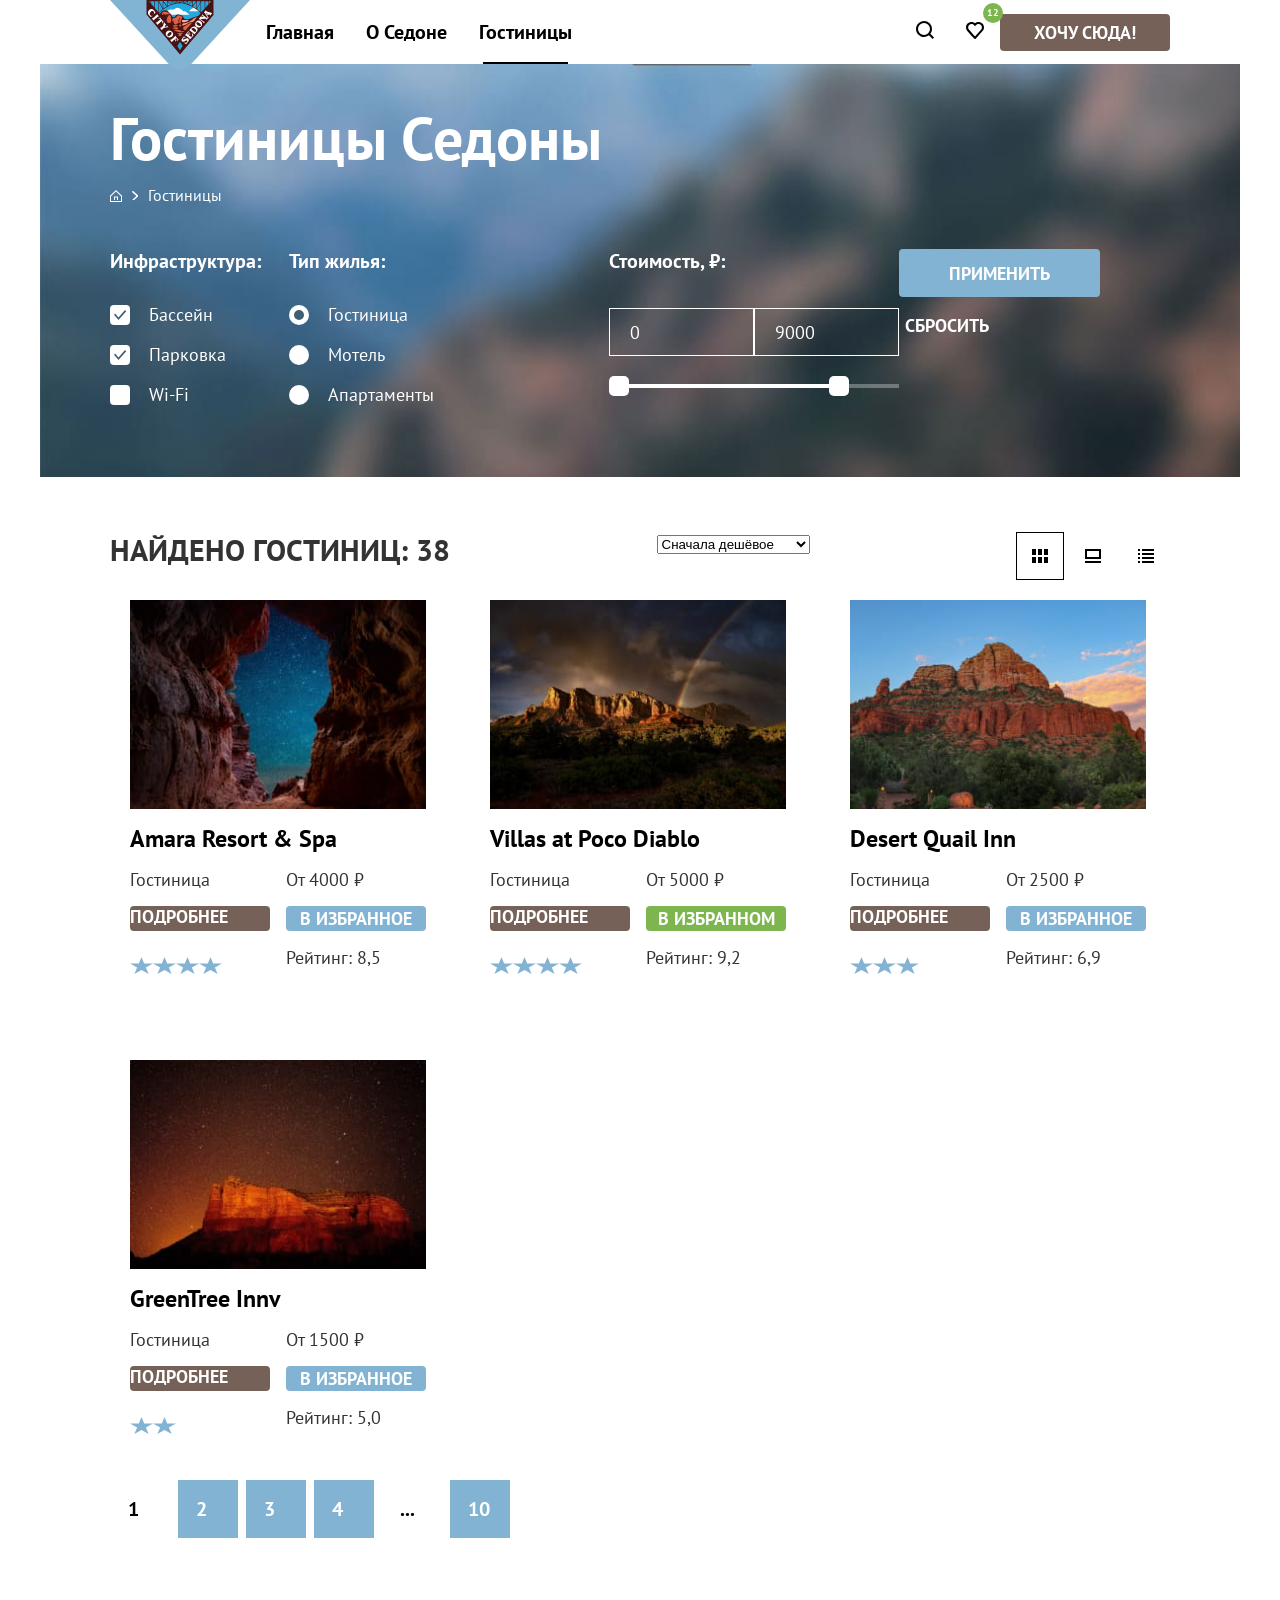
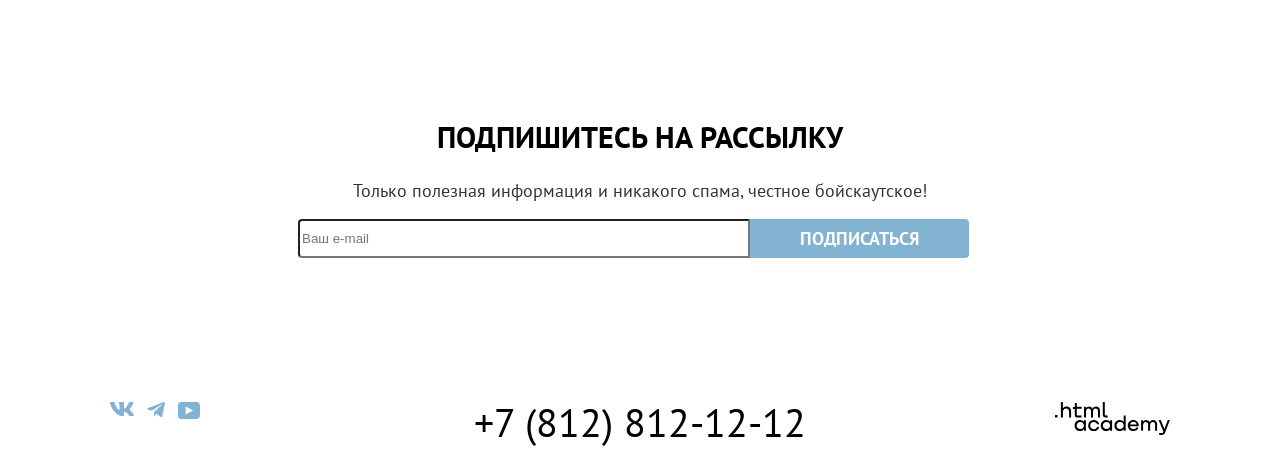
==== commit 30b42b84: "доработка после сессии 11.05" ====
--- a/catalog.html
+++ b/catalog.html
@@ -275,50 +275,46 @@
           </form>
         </section>
       </main>
-      <footer class="page-footer">
-        <ul class="social-list">
-          <li class="social-item">
-            <a class="social-link" href="#">
-              <span class="visually-hidden">ВКонтакте</span>
-              <svg class="social-image" xmlns="http://www.w3.org/2000/svg" width="24" height="14" viewBox="0 0 24 14"
-                aria-hiden="true" focusable="false" fill="none">
-                <path fill="#83b3d3" fill-rule="evenodd"
-                  d="M23.45.95c.17-.55 0-.95-.8-.95h-2.62c-.67 0-.98.35-1.14.73 0 0-1.34 3.2-3.23 5.27-.61.6-.89.8-1.22.8-.17 0-.42-.2-.42-.74V.95c0-.66-.18-.95-.74-.95H9.15c-.42 0-.67.3-.67.6 0 .61.95.76 1.05 2.5v3.8c0 .84-.16.99-.5.99-.88 0-3.05-3.21-4.33-6.89-.25-.71-.5-1-1.17-1H.9C.15 0 0 .35 0 .73c0 .68.89 4.07 4.14 8.55C6.32 12.34 9.38 14 12.16 14c1.67 0 1.88-.37 1.88-1v-2.32c0-.73.16-.88.69-.88.38 0 1.05.2 2.61 1.67C19.11 13.22 19.4 14 20.41 14h2.62c.75 0 1.13-.37.91-1.1-.24-.72-1.09-1.77-2.21-3.02-.62-.7-1.53-1.47-1.81-1.86-.4-.49-.28-.7 0-1.14 0 0 3.2-4.43 3.53-5.93"
-                  clip-rule="evenodd" />
-              </svg>
-            </a>
-          </li>
-          <li class="social-item">
-            <a class="social-link" href="#">
-              <svg class="social-image" xmlns="http://www.w3.org/2000/svg" width="18" height="16" viewBox="0 0 18 16"
-                aria-hiden="true" focusable="false" fill="none">
-                <path fill="#83b3d3"
-                  d="M16.79.1.84 6.25c-1.09.43-1.08 1.04-.2 1.31l4.1 1.28 9.47-5.98c.44-.27.85-.12.52.18L7.05 9.96l-.28 4.22c.41 0 .6-.19.83-.41l1.99-1.93 4.13 3.05c.77.42 1.31.2 1.5-.7l2.72-12.8c.28-1.12-.43-1.62-1.16-1.3" />
-              </svg>
-              <span class="visually-hidden">Телеграм</span>
-            </a>
-          </li>
-          <li class="social-item">
-            <a class="social-link" href="#">
-              <span class="visually-hidden">Ютуб</span>
-              <svg class="social-image" xmlns="http://www.w3.org/2000/svg" width="22" height="17" viewBox="0 0 22 17"
-                aria-hiden="true" focusable="false" fill="none">
-                <path fill="#83b3d3"
-                  d="M18.6 0H3.18C1.31 0 0 1.6 0 3.4v10.1C0 15.4 1.31 17 3.17 17h15.66c1.64 0 3.17-1.6 3.17-3.4V3.4C21.78 1.6 20.47 0 18.6 0M7.67 12.54V4.46L15 8.5z" />
-              </svg>
-            </a>
-          </li>
-        </ul>
-        <a class="contacts-phone" href="tel:+78128121212">+7 (812) 812-12-12</a>
-        <a class="developer-link" href="https://htmlacademy.ru/intensive/htmlcss">
-          <span class="visually-hidden">Сделано в html.academy</span>
-          <svg class="developer-image" xmlns="http://www.w3.org/2000/svg" width="115" height="33" viewBox="0 0 115 33"
-            aria-hiden="true" focusable="false" fill="none">
-            <path fill="#000"
-              d="M0 12.9v2.6h2.5v-2.6zM11.6 4.5c-1.6 0-2.8.7-3.6 1.7h-.1V0h-2v15.5h2v-5.3c0-2.1 1.3-3.6 3.3-3.6 1.8 0 2.9 1.4 2.9 3.2v5.7h2V9.4c.1-3-1.8-4.9-4.5-4.9M26.6 4.8h-4.8V1.1h-2v3.8h-1.9v2h1.9v6c0 1.7 1 2.7 2.7 2.7h4.1v-2h-3.7c-.7 0-1.1-.4-1.1-1.1V6.8h4.8zM41.1 4.6c-1.6 0-2.9.8-3.5 2.1h-.1c-.6-1.2-1.8-2.1-3.4-2.1-1.4 0-2.5.8-3.1 1.8h-.1V4.8H29v10.6h2V10c0-2 1-3.5 2.6-3.5 1.5 0 2.4 1 2.4 2.6v6.3h2V9.8c0-2.4 1.4-3.3 2.6-3.3 1.5 0 2.4 1 2.4 2.6v6.3h2V8.9c.1-2.5-1.4-4.3-3.9-4.3M47.8 12.7c0 1.7 1 2.7 2.8 2.7h2v-2h-1.7c-.7 0-1.1-.4-1.1-1.1V0h-2zM28.9 19.7c-.9-1.1-2.2-1.8-3.9-1.8-3.1 0-5.4 2.3-5.4 5.6s2.3 5.6 5.4 5.6c1.8 0 3-.8 3.8-1.9h.1v1.6h2V18.2h-2zm-3.6 7.4c-2.2 0-3.6-1.6-3.6-3.6s1.4-3.6 3.6-3.6 3.6 1.6 3.6 3.6c0 1.9-1.4 3.6-3.6 3.6M44.2 22c-.5-2.4-2.6-4.1-5.4-4.1a5.4 5.4 0 0 0-5.6 5.6c0 3.1 2.2 5.6 5.6 5.6 2.8 0 4.9-1.8 5.4-4.2h-2.1a3.4 3.4 0 0 1-3.3 2.3c-2.2 0-3.6-1.6-3.6-3.6s1.4-3.6 3.6-3.6c1.6 0 2.8 1 3.3 2.2h2.1zM55.1 19.7c-.9-1.1-2.2-1.8-3.9-1.8-3.1 0-5.4 2.3-5.4 5.6s2.3 5.6 5.4 5.6c1.8 0 3-.8 3.8-1.9h.1v1.6h2V18.2h-2zm-3.6 7.4c-2.2 0-3.6-1.6-3.6-3.6s1.4-3.6 3.6-3.6 3.6 1.6 3.6 3.6c0 1.9-1.5 3.6-3.6 3.6M68.7 19.8c-.9-1.1-2.2-1.9-3.9-1.9-3.1 0-5.4 2.3-5.4 5.6s2.2 5.6 5.4 5.6c1.7 0 3-.8 3.8-1.8h.1v1.5h2V13.4h-2zm-3.6 7.3c-2.2 0-3.6-1.6-3.6-3.6s1.4-3.6 3.6-3.6 3.6 1.6 3.6 3.6c-.1 2-1.5 3.6-3.6 3.6M78.3 17.9c-3.3 0-5.5 2.5-5.5 5.6 0 3 2.1 5.6 5.5 5.6 2.5 0 4.5-1.3 5.2-3.6h-2.1c-.5 1-1.6 1.6-3 1.6-1.9 0-3.3-1.3-3.4-2.9h8.8c.2-3.6-2-6.3-5.5-6.3m0 1.9c1.7 0 3 1 3.3 2.6h-6.5c.3-1.5 1.5-2.6 3.2-2.6M98.2 17.9c-1.6 0-2.9.8-3.6 2h-.1c-.6-1.2-1.8-2-3.4-2-1.4 0-2.5.7-3.1 1.8v-1.5h-1.9v10.6h2v-5.4c0-2 1-3.4 2.6-3.5 1.5 0 2.4 1 2.4 2.6v6.3h2v-5.6c0-2.4 1.4-3.3 2.6-3.3 1.5 0 2.4 1 2.4 2.6v6.3h2v-6.5c.1-2.6-1.4-4.4-3.9-4.4M109.4 27l-3.6-8.9h-2.2l4.8 11.6c-.3.9-.7 1.2-1.7 1.2h-2.5v2h2.5c1.8 0 2.8-.8 3.5-2.6l4.7-12.2h-2.1z" />
-          </svg>
-        </a>
-      </footer>
+     <footer class="page-footer">
+      <ul class="social-list">
+        <li class="social-item">
+          <a class="social-link social-vk" href="#">
+            <span class="visually-hidden">ВКонтакте</span>
+            <svg class="social-image" xmlns="http://www.w3.org/2000/svg" width="24" height="14" viewBox="0 0 24 14" aria-hiden="true"
+              focusable="false" fill="none">
+              <path fill="#83b3d3" fill-rule="evenodd"
+                d="M23.45.95c.17-.55 0-.95-.8-.95h-2.62c-.67 0-.98.35-1.14.73 0 0-1.34 3.2-3.23 5.27-.61.6-.89.8-1.22.8-.17 0-.42-.2-.42-.74V.95c0-.66-.18-.95-.74-.95H9.15c-.42 0-.67.3-.67.6 0 .61.95.76 1.05 2.5v3.8c0 .84-.16.99-.5.99-.88 0-3.05-3.21-4.33-6.89-.25-.71-.5-1-1.17-1H.9C.15 0 0 .35 0 .73c0 .68.89 4.07 4.14 8.55C6.32 12.34 9.38 14 12.16 14c1.67 0 1.88-.37 1.88-1v-2.32c0-.73.16-.88.69-.88.38 0 1.05.2 2.61 1.67C19.11 13.22 19.4 14 20.41 14h2.62c.75 0 1.13-.37.91-1.1-.24-.72-1.09-1.77-2.21-3.02-.62-.7-1.53-1.47-1.81-1.86-.4-.49-.28-.7 0-1.14 0 0 3.2-4.43 3.53-5.93"
+                clip-rule="evenodd" />
+            </svg>
+          </a>
+        </li>
+        <li class="social-item">
+          <a class="social-link social-telegram" href="#">
+            <svg class="social-image" xmlns="http://www.w3.org/2000/svg" width="18" height="16" viewBox="0 0 18 16" aria-hiden="true"
+              focusable="false" fill="none">
+              <path fill="#83b3d3" d="M16.79.1.84 6.25c-1.09.43-1.08 1.04-.2 1.31l4.1 1.28 9.47-5.98c.44-.27.85-.12.52.18L7.05 9.96l-.28 4.22c.41 0 .6-.19.83-.41l1.99-1.93 4.13 3.05c.77.42 1.31.2 1.5-.7l2.72-12.8c.28-1.12-.43-1.62-1.16-1.3"/></svg>
+            <span class="visually-hidden">Телеграм</span>
+          </a>
+        </li>
+        <li class="social-item">
+          <a class="social-link social-youtube" href="#">
+            <span class="visually-hidden">Ютуб</span>
+            <svg class="social-image" xmlns="http://www.w3.org/2000/svg" width="22" height="17" viewBox="0 0 22 17" aria-hiden="true"
+              focusable="false" fill="none">
+              <path fill="#83b3d3" d="M18.6 0H3.18C1.31 0 0 1.6 0 3.4v10.1C0 15.4 1.31 17 3.17 17h15.66c1.64 0 3.17-1.6 3.17-3.4V3.4C21.78 1.6 20.47 0 18.6 0M7.67 12.54V4.46L15 8.5z"/></svg>
+          </a>
+        </li>
+      </ul>
+      <a class="contacts-phone" href="tel:+78128121212">+7 (812) 812-12-12</a>
+      <a class="developer-link" href="https://htmlacademy.ru/intensive/htmlcss">
+        <span class="visually-hidden">Сделано в html.academy</span>
+        <svg class="developer-image" xmlns="http://www.w3.org/2000/svg" width="115" height="33" viewBox="0 0 115 33"
+          aria-hiden="true" focusable="false" fill="none">
+          <path fill="#000"
+            d="M0 12.9v2.6h2.5v-2.6zM11.6 4.5c-1.6 0-2.8.7-3.6 1.7h-.1V0h-2v15.5h2v-5.3c0-2.1 1.3-3.6 3.3-3.6 1.8 0 2.9 1.4 2.9 3.2v5.7h2V9.4c.1-3-1.8-4.9-4.5-4.9M26.6 4.8h-4.8V1.1h-2v3.8h-1.9v2h1.9v6c0 1.7 1 2.7 2.7 2.7h4.1v-2h-3.7c-.7 0-1.1-.4-1.1-1.1V6.8h4.8zM41.1 4.6c-1.6 0-2.9.8-3.5 2.1h-.1c-.6-1.2-1.8-2.1-3.4-2.1-1.4 0-2.5.8-3.1 1.8h-.1V4.8H29v10.6h2V10c0-2 1-3.5 2.6-3.5 1.5 0 2.4 1 2.4 2.6v6.3h2V9.8c0-2.4 1.4-3.3 2.6-3.3 1.5 0 2.4 1 2.4 2.6v6.3h2V8.9c.1-2.5-1.4-4.3-3.9-4.3M47.8 12.7c0 1.7 1 2.7 2.8 2.7h2v-2h-1.7c-.7 0-1.1-.4-1.1-1.1V0h-2zM28.9 19.7c-.9-1.1-2.2-1.8-3.9-1.8-3.1 0-5.4 2.3-5.4 5.6s2.3 5.6 5.4 5.6c1.8 0 3-.8 3.8-1.9h.1v1.6h2V18.2h-2zm-3.6 7.4c-2.2 0-3.6-1.6-3.6-3.6s1.4-3.6 3.6-3.6 3.6 1.6 3.6 3.6c0 1.9-1.4 3.6-3.6 3.6M44.2 22c-.5-2.4-2.6-4.1-5.4-4.1a5.4 5.4 0 0 0-5.6 5.6c0 3.1 2.2 5.6 5.6 5.6 2.8 0 4.9-1.8 5.4-4.2h-2.1a3.4 3.4 0 0 1-3.3 2.3c-2.2 0-3.6-1.6-3.6-3.6s1.4-3.6 3.6-3.6c1.6 0 2.8 1 3.3 2.2h2.1zM55.1 19.7c-.9-1.1-2.2-1.8-3.9-1.8-3.1 0-5.4 2.3-5.4 5.6s2.3 5.6 5.4 5.6c1.8 0 3-.8 3.8-1.9h.1v1.6h2V18.2h-2zm-3.6 7.4c-2.2 0-3.6-1.6-3.6-3.6s1.4-3.6 3.6-3.6 3.6 1.6 3.6 3.6c0 1.9-1.5 3.6-3.6 3.6M68.7 19.8c-.9-1.1-2.2-1.9-3.9-1.9-3.1 0-5.4 2.3-5.4 5.6s2.2 5.6 5.4 5.6c1.7 0 3-.8 3.8-1.8h.1v1.5h2V13.4h-2zm-3.6 7.3c-2.2 0-3.6-1.6-3.6-3.6s1.4-3.6 3.6-3.6 3.6 1.6 3.6 3.6c-.1 2-1.5 3.6-3.6 3.6M78.3 17.9c-3.3 0-5.5 2.5-5.5 5.6 0 3 2.1 5.6 5.5 5.6 2.5 0 4.5-1.3 5.2-3.6h-2.1c-.5 1-1.6 1.6-3 1.6-1.9 0-3.3-1.3-3.4-2.9h8.8c.2-3.6-2-6.3-5.5-6.3m0 1.9c1.7 0 3 1 3.3 2.6h-6.5c.3-1.5 1.5-2.6 3.2-2.6M98.2 17.9c-1.6 0-2.9.8-3.6 2h-.1c-.6-1.2-1.8-2-3.4-2-1.4 0-2.5.7-3.1 1.8v-1.5h-1.9v10.6h2v-5.4c0-2 1-3.4 2.6-3.5 1.5 0 2.4 1 2.4 2.6v6.3h2v-5.6c0-2.4 1.4-3.3 2.6-3.3 1.5 0 2.4 1 2.4 2.6v6.3h2v-6.5c.1-2.6-1.4-4.4-3.9-4.4M109.4 27l-3.6-8.9h-2.2l4.8 11.6c-.3.9-.7 1.2-1.7 1.2h-2.5v2h2.5c1.8 0 2.8-.8 3.5-2.6l4.7-12.2h-2.1z" />
+        </svg>
+      </a>
+    </footer>
     </div>
   </body>
 
--- a/styles/styles.css
+++ b/styles/styles.css
@@ -313,7 +313,7 @@
 .advantages-item {
   width: 400px;
   min-height: 385px;
-  padding: 102px 85px;
+  padding: 100px 85px;
 }
 
 .advantages-image-wrapper {
@@ -462,6 +462,27 @@
   margin: 0;
   padding: 0;
   list-style-type: none;
+}
+
+.social-link {
+  display: flex;
+  justify-content: center;
+  align-items: center;
+}
+
+.social-vk {
+  width: 24px;
+  height: 14px;
+}
+
+.social-telegram {
+   width: 18px;
+  height: 16px;
+}
+
+.social-youtube {
+  width: 22px;
+  height: 17px;
 }
 
 .social-link path:hover,
@@ -757,6 +778,7 @@
 }
 
 .sort-link {
+  display: block;
   width: 48px;
   height: 48px;
   padding: 16px;
@@ -863,6 +885,8 @@
 }
 
 .pagination-link {
+  display: block;
+  min-width: 60px;
   padding: 11px 18px;
   font-size: 20px;
   line-height: 36px;
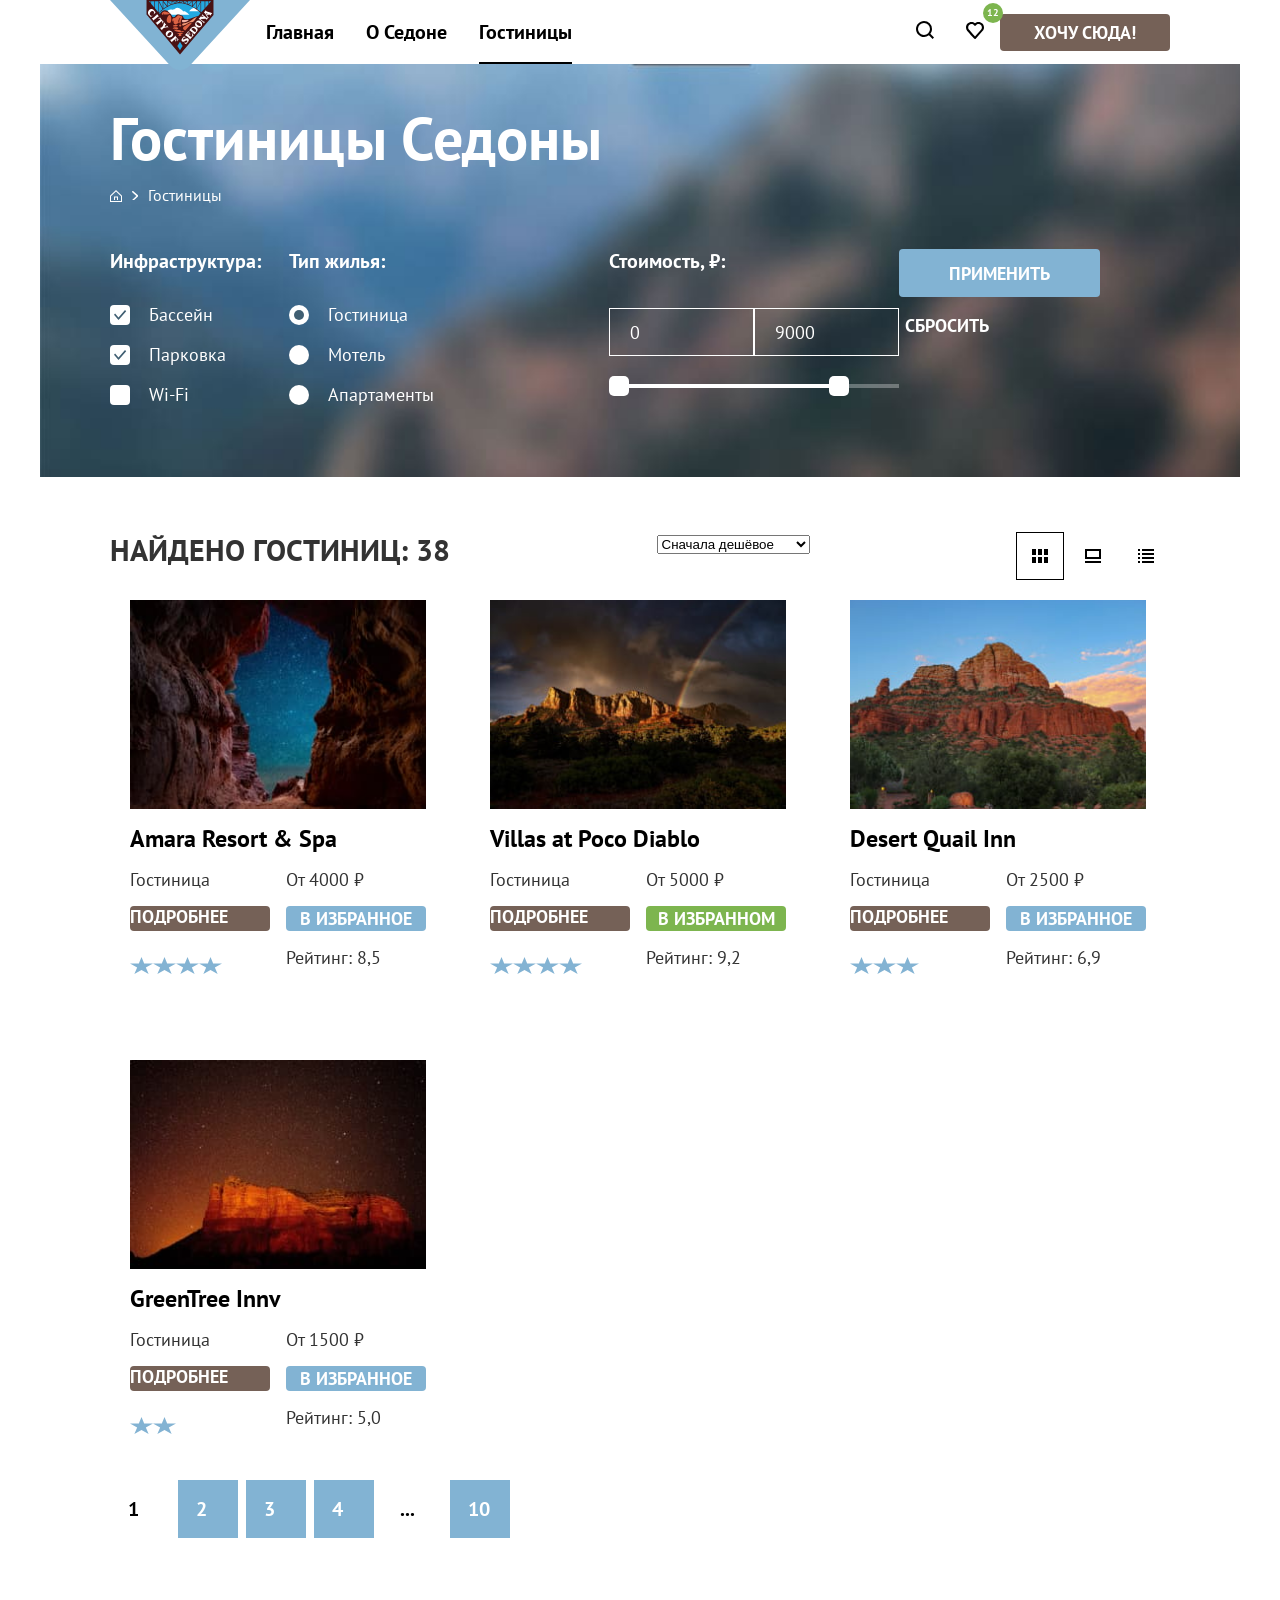
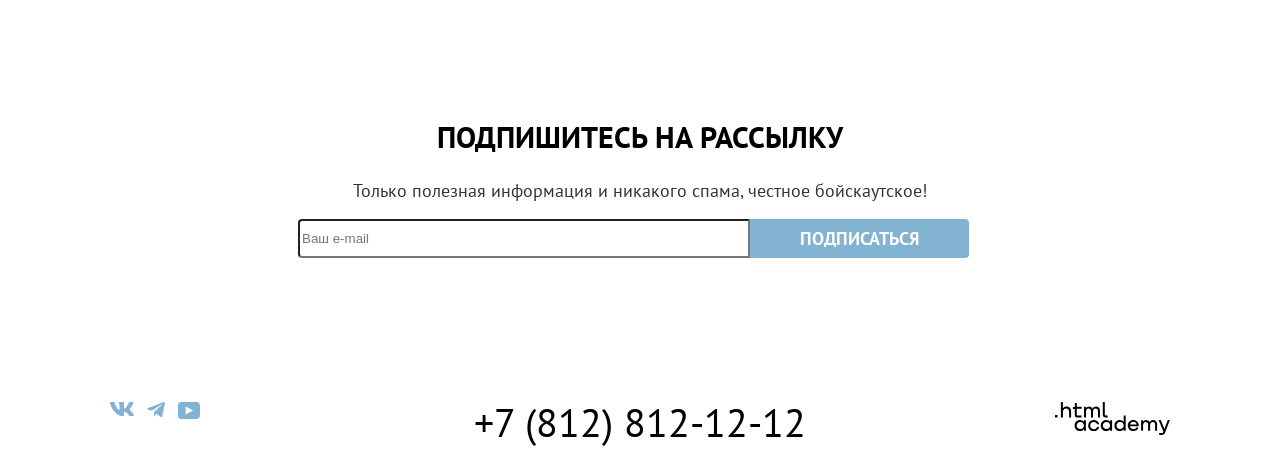
==== commit 8fead9f1: "модальное окно" ====
--- a/catalog.html
+++ b/catalog.html
@@ -72,7 +72,6 @@
               <a class="breadcrumbs-link">Гостиницы</a>
             </li>
           </ul>
-
           <div class="catalog-hotels">
             <h2 class="visually-hidden">Список гостиниц с фильтрами</h2>
             <form class="catalog-filter" action="https://echo.htmlacademy.ru/" method="get">
@@ -270,7 +269,7 @@
           <p class="subscribe-paragraph">Только полезная информация и никакого спама, честное бойскаутское!</p>
           <form class="newsletter-form" action="https://echo.htmlacademy.ru/" method="post">
             <label for="email"></label>
-            <input class="field email" placeholder="Ваш e-mail" type="email" name="email" id="email" required>
+            <input class="field-input email" placeholder="Ваш e-mail" type="email" name="email" id="email" required>
             <button class="button button-secondary button-subscribe" type="submit">Подписаться</button>
           </form>
         </section>
--- a/styles/styles.css
+++ b/styles/styles.css
@@ -227,9 +227,9 @@
 
 .navigation-link-current::before {
   position: absolute;
-  right: 20px;
+  right: 16px;
   bottom: 0;
-  left: 20px;
+  left: 16px;
   height: 2px;
   background-color: #000000;
   content: "";
@@ -440,7 +440,23 @@
   border-radius: 4px 0 0 4px;
 }
 
-
+.field-input:hover {
+  background-color: #e6e6e6;
+}
+
+.field-input:focus {
+  background-color: #e6e6e6;
+  outline: 3px solid #83b3d3;
+}
+
+.field-input-error {
+  border-color: #ff5757;
+}
+
+.field-input[disabled] {
+  opacity: 0.3;
+  background-color: #d3d3d3;
+}
 
 .subscribe-index .subscribe-title {
   color: #ffffff;
@@ -476,7 +492,7 @@
 }
 
 .social-telegram {
-   width: 18px;
+  width: 18px;
   height: 16px;
 }
 
@@ -569,7 +585,7 @@
   align-items: center;
 }
 
-.breadcrumbs-item + .breadcrumbs-item::before {
+.breadcrumbs-item+.breadcrumbs-item::before {
   content: "";
   width: 6px;
   height: 9px;
@@ -673,15 +689,32 @@
   background-image: url(../images/icons/check.svg);
 }
 
-.control-input:checked + .control-lead::after {
+.control-input:checked+.control-lead::after {
   display: block;
 }
 
-.control-input[type="radio"] + .control-lead::before {
+.control-input:hover+.control-lead::after {
+  opacity: 0.6;
+}
+
+.control-input:active+.control-lead::after {
+  opacity: 0.3;
+}
+
+.control-input:focus+.control-lead::after {
+  outline: 3px solid #83B3D3;
+}
+
+.control-input[disabled]+.control-lead::after {
+  opacity: 0.3;
+  border-color: #ffffff;
+}
+
+.control-input[type="radio"]+.control-lead::before {
   border-radius: 50%;
 }
 
-.control-input[type="radio"] + .control-lead::after {
+.control-input[type="radio"]+.control-lead::after {
   background-color: #3f5e72;
   background-image: none;
   background-clip: content-box;
@@ -723,6 +756,30 @@
   background-color: transparent;
   font-family: inherit;
   font-size: 18px;
+}
+
+input::-webkit-outer-spin-button,
+input::-webkit-inner-spin-button {
+  -webkit-appearance: none;
+}
+
+input[type='number'] {
+  -moz-appearance: textfield;
+}
+
+.range-input:hover {
+  border-color: rgba(255, 255, 255, 0.6);
+}
+
+.range-input:focus {
+  outline: 3px solid #83b3d3;
+  border-color: #ffffff;
+  box-shadow: inset 0 0 0 3px #83b3d3;
+}
+
+.range-input[disabled] {
+  opacity: 0.3;
+  border-color: #ffffff;
 }
 
 .range-slider {
@@ -909,3 +966,262 @@
   color: #000000;
   background-color: #ffffff;
 }
+
+
+/*Modal*/
+.modal {
+  position: fixed;
+  top: 0;
+  right: 0;
+  bottom: 0;
+  left: 0;
+  display: none;
+  z-index: 4;
+  place-content: center;
+  background-color: rgba(242, 242, 242, 0.8);
+}
+
+.modal-opened {
+  display: grid;
+}
+
+.modal-container {
+  display: grid;
+  grid-template-columns: 1fr min-content;
+  row-gap: 54px;
+  width: 715px;
+  margin: 0 auto;
+  padding: 70px;
+  padding-top: 54px;
+  background-color: #ffffff;
+  border-radius: 30px;
+  box-shadow: 0 25px 50px rgba(0, 0, 0, 0.15);
+}
+
+.modal-close {
+  width: 53px;
+  height: 53px;
+  padding: 0;
+  background-color: #f2f2f2;
+  border: none;
+  border-radius: 50%;
+}
+
+.modal-close::after {
+  content: "";
+  display: block;
+  width: 53px;
+  height: 53px;
+  background-repeat: no-repeat;
+  background-position: 50% 50%;
+  background-image: url("../images/icons/close.svg");
+}
+
+.modal-close:hover,
+.modal-close:active {
+  background-color: #e6e6e6;
+}
+
+.modal-close:active::after {
+  opacity: 0.3;
+}
+
+.modal-close:focus:not(:active) {
+  outline: 3px solid #83b3d3;
+  outline-offset: 0;
+}
+
+.modal-title {
+  align-self: center;
+  margin: 0;
+}
+
+.modal-content {
+  grid-column: 1 / -1;
+}
+
+/* Search form */
+
+.search-form {
+  display: grid;
+  grid-template-columns: 50% 1fr;
+  grid-template-rows: 50px 50px 50px 60px;
+  row-gap: 40px;
+}
+
+.search-form-date {
+  grid-column: 1 / -1;
+}
+
+.search-form-date .field-input {
+  background-repeat: no-repeat;
+  background-position: right 17px top 50%;
+  background-image: url("../images/icons/calendar.svg");
+}
+
+.search-form-date .field-input:not(:placeholder-shown):focus {
+  outline: none;
+  background-color: #ffffff;
+  border: 2px solid #000000;
+}
+
+.search-form-button {
+  grid-column: 1 / -1;
+}
+
+.field-info {
+  display: block;
+  position: relative;
+  width: 25px;
+  height: 25px;
+  margin-right: 5px;
+  margin-left: 10px;
+  background-color: #83b3d3;
+  background-repeat: no-repeat;
+  background-position: 50% 50%;
+  background-image: url(../images/icons/info.svg);
+  border-radius: 50%;
+}
+
+.field-search {
+  display: grid;
+  grid-template-columns: 140px 1fr;
+  grid-template-rows: 50px;
+  column-gap: 15px;
+  row-gap: 4px;
+}
+
+.field-search .field-title {
+  align-self: center;
+  font-weight: 700;
+}
+
+.field-title-info {
+  display: flex;
+  justify-content: flex-end;
+  margin-left: 20px;
+}
+
+.field-message {
+  grid-column: 2 / -1;
+  font-size: 16px;
+}
+
+.field-message-error {
+  color: #ff5757;
+}
+
+.field-info-text {
+  position: absolute;
+  top: calc(100% + 15px);
+  left: calc(50% - 128px);
+  z-index: 1;
+  display: none;
+  width: 256px;
+  padding: 15px 20px 23px;
+  color: #ffffff;
+  background-color: #333333;
+  border-radius: 10px;
+  font-size: 16px;
+  font-weight: 400;
+}
+
+.field-info-text::before {
+  content: "";
+  position: absolute;
+  top: -9px;
+  left: calc(50% - 10px);
+  width: 19px;
+  height: 9px;
+  background-image: url("../images/icons/triangle.svg");
+}
+
+.field-info-text::after {
+  content: "";
+  position: absolute;
+  top: -25px;
+  right: 0;
+  left: 0;
+  height: 25px;
+}
+
+.field-info:hover .field-info-text {
+  display: block;
+}
+
+/* Number */
+
+.number {
+  position: relative;
+  z-index: 0;
+  display: grid;
+  grid-template-columns: 50px 1fr 50px;
+  min-width: 133px;
+}
+
+.number-input {
+  grid-column: 1 / -1;
+  grid-row: 1 / 2;
+  padding: 0 50px;
+  text-align: center;
+  appearance: textfield;
+}
+
+.number-input::-webkit-inner-spin-button,
+.number-input::-webkit-outer-spin-button {
+  margin: 0;
+}
+
+.number-button {
+  position: relative;
+  z-index: 1;
+  grid-row: 1 / 2;
+  display: grid;
+  place-content: center;
+  background-color: transparent;
+  border: none;
+}
+
+.number-button::after {
+  content: "";
+  width: 25px;
+  height: 25px;
+  background-repeat: no-repeat;
+  background-position: 50% 50%;
+  border-radius: 4px;
+  opacity: 0.3;
+}
+
+.number-button:hover::after {
+  opacity: 1;
+}
+
+.number-button:active::after {
+  opacity: 0.2;
+}
+
+.number-button:focus {
+  outline: none;
+}
+
+.number-button:focus:not(:active)::after {
+  outline: 3px solid #83b3d3;
+  outline-offset: -3px;
+  opacity: 1;
+}
+
+.number-button-minus {
+  grid-column: 1 / 2;
+}
+
+.number-button-minus::after {
+  background-image: url("../images/icons/minus.svg");
+}
+
+.number-button-plus {
+  grid-column: -2 / -1;
+}
+
+.number-button-plus::after {
+  background-image: url("../images/icons/plus.svg");
+}
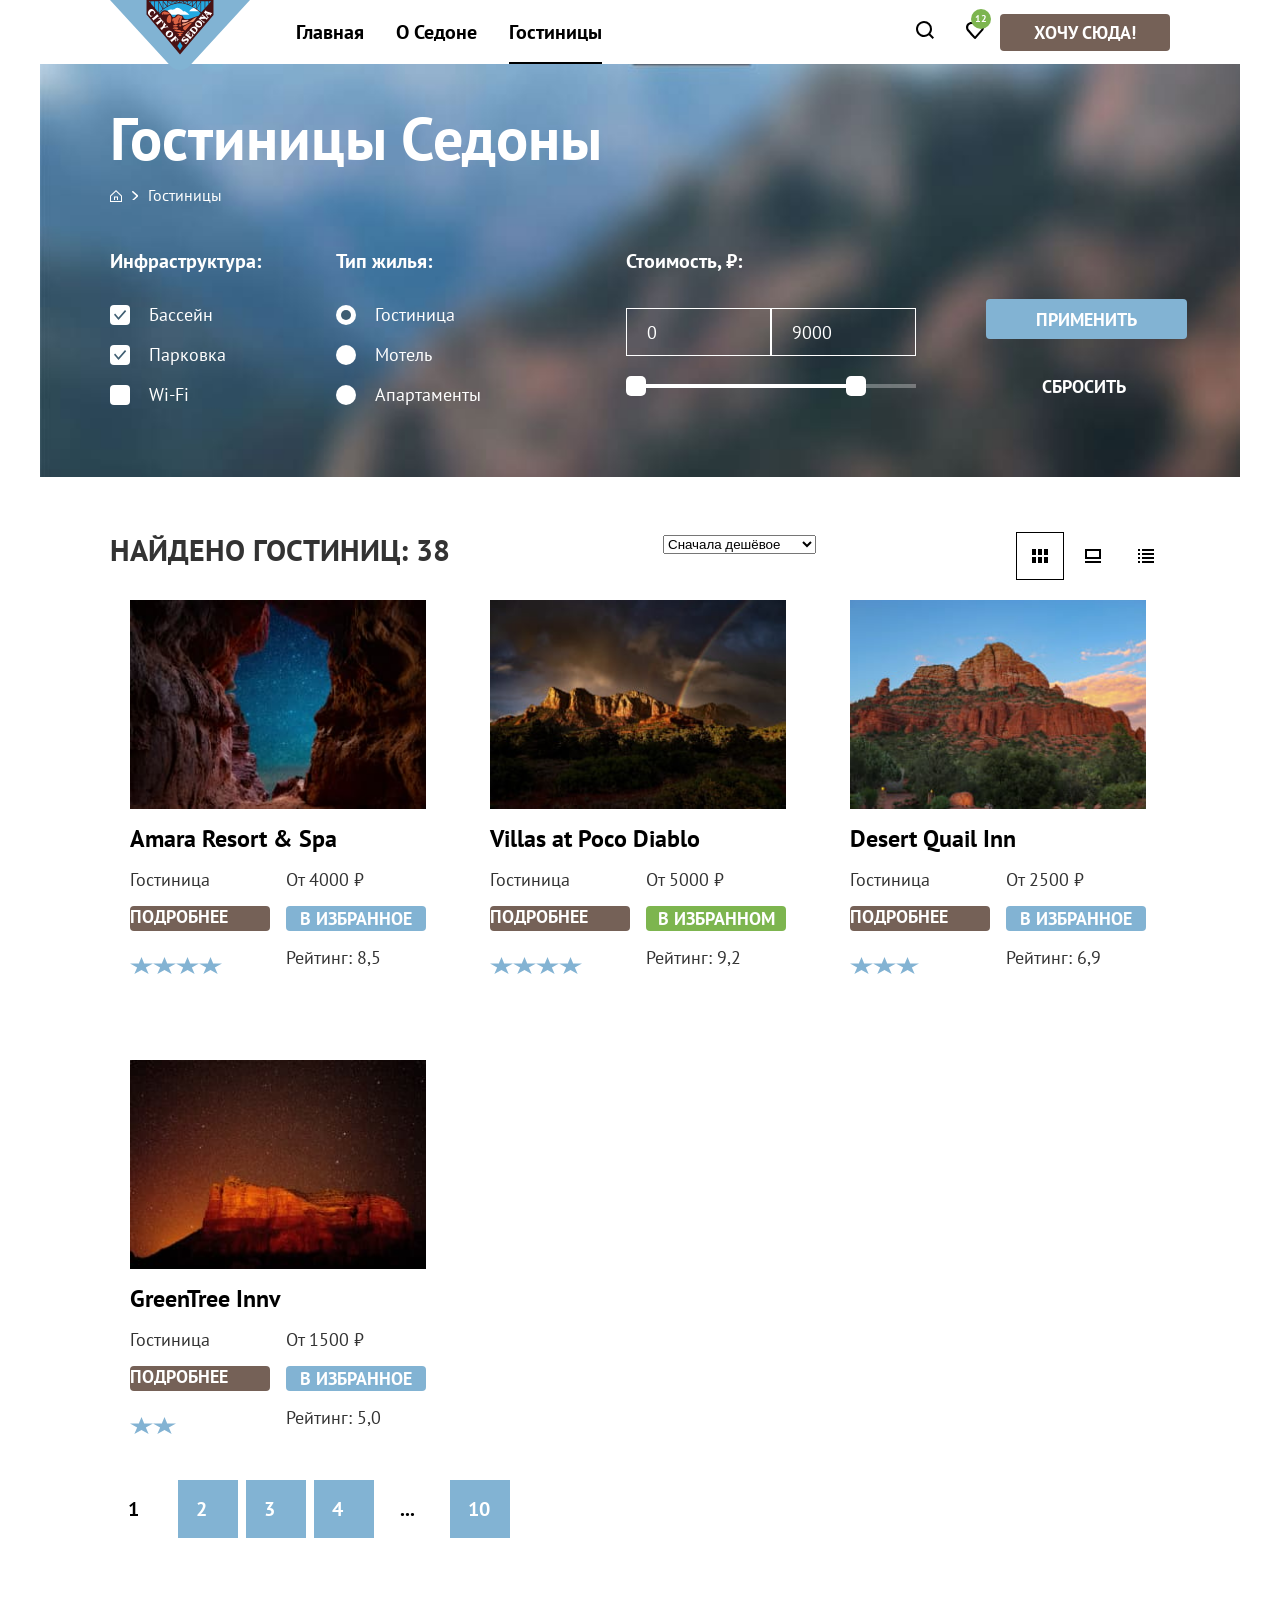
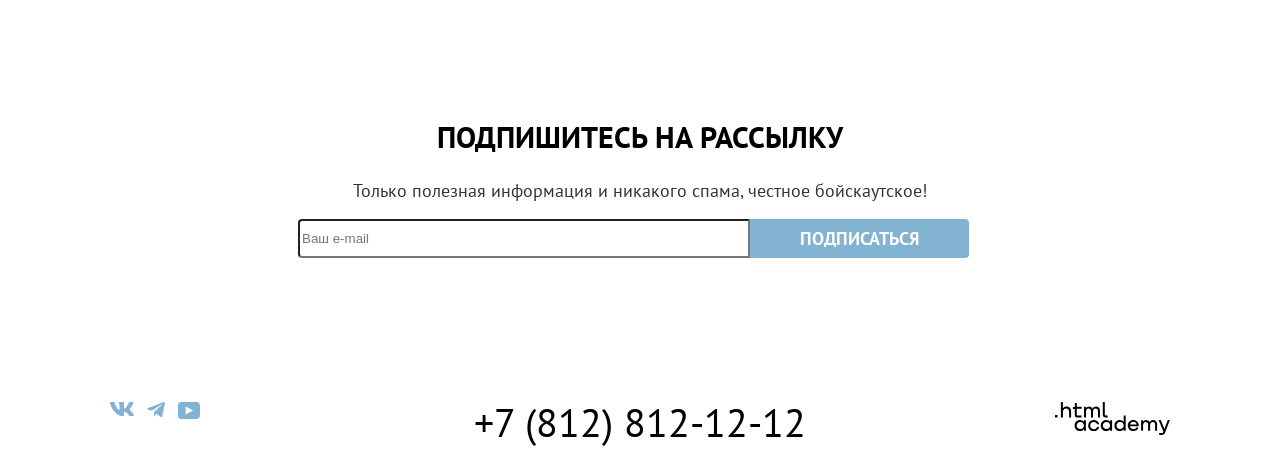
==== commit 0339e387: "пиксель перфект" ====
--- a/catalog.html
+++ b/catalog.html
@@ -34,7 +34,7 @@
               <span class="visually-hidden">
                 Поиск
               </span>
-              <svg xmlns="http://www.w3.org/2000/svg" width="18" height="18" viewBox="0 0 18 18" aria-hiden="true"
+              <svg class="search" xmlns="http://www.w3.org/2000/svg" width="18" height="18" viewBox="0 0 18 18" aria-hiden="true"
                 focusable="false">
                 <path fill="#000"
                   d="m18 16.5-3.7-3.67c1-1.3 1.7-2.98 1.7-4.87A8 8 0 0 0 8 0C3.6 0 0 3.68 0 8.06a8 8 0 0 0 12.9 6.26L16.6 18zM8 14.03a6 6 0 0 1-6-5.96 6 6 0 0 1 12 0 6 6 0 0 1-6 5.96" />
@@ -46,7 +46,7 @@
               <span class="visually-hidden">
                 Отелей в избранном:
               </span>
-              <svg xmlns="http://www.w3.org/2000/svg" width="18" height="17" viewBox="0 0 18 17" aria-hiden="true"
+              <svg class="like" xmlns="http://www.w3.org/2000/svg" width="18" height="17" viewBox="0 0 18 17" aria-hiden="true"
                 focusable="false">
                 <path fill="#000"
                   d="M8.9 17c-.3 0-.6-.1-.8-.4-5.4-6.1-6.7-7.5-7-7.9C.4 7.8 0 6.6 0 5.4 0 2.4 2.4 0 5.5 0 6.8 0 8 .5 9 1.3 10 .5 11.3 0 12.5 0c3 0 5.5 2.4 5.5 5.4 0 1.3-.5 2.5-1.3 3.4l-7 7.9c-.2.2-.4.3-.8.3m-6-9.5c.3.4 3.5 4 6.1 6.9l6.2-7c.5-.5.7-1.2.7-2 0-1.8-1.5-3.3-3.3-3.3-1 0-2 .5-2.7 1.3-.3.3-.6.4-.9.4s-.6-.2-.8-.4c-.7-.8-1.7-1.3-2.7-1.3-1.8 0-3.3 1.5-3.3 3.3-.1.9.3 1.6.7 2.1q-.15 0 0 0" />
@@ -98,7 +98,7 @@
                   </li>
                 </ul>
               </fieldset>
-              <fieldset class="catalog-filter-group">
+              <fieldset class="catalog-filter-group catalog-filter-type">
                 <legend class="catalog-filter-title">Тип жилья:</legend>
                 <ul class="catalog-filter-list">
                   <li class="catalog-filter-item">
@@ -127,11 +127,13 @@
                   <div class="range-fields">
                     <label class="range-fields">
                       <span class="range-title">от</span>
-                      <input class="range-input" type="number" name="price-from" id="price-from" value="0" min="0" max="10000" step="100" placeholder="0">
+                      <input class="range-input" type="number" name="price-from" id="price-from" value="0" min="0"
+                        max="10000" step="100" placeholder="0">
                     </label>
                     <label class="range-fields">
                       <span class="range-title">до</span>
-                    <input class="range-input" type="number" name="price-to" id="price-to" value="9000" min="0" max="10000" step="100" placeholder="9000">
+                      <input class="range-input" type="number" name="price-to" id="price-to" value="9000" min="0"
+                        max="10000" step="100" placeholder="9000">
                     </label>
                   </div>
                   <div class="range-slider slider">
@@ -274,46 +276,50 @@
           </form>
         </section>
       </main>
-     <footer class="page-footer">
-      <ul class="social-list">
-        <li class="social-item">
-          <a class="social-link social-vk" href="#">
-            <span class="visually-hidden">ВКонтакте</span>
-            <svg class="social-image" xmlns="http://www.w3.org/2000/svg" width="24" height="14" viewBox="0 0 24 14" aria-hiden="true"
-              focusable="false" fill="none">
-              <path fill="#83b3d3" fill-rule="evenodd"
-                d="M23.45.95c.17-.55 0-.95-.8-.95h-2.62c-.67 0-.98.35-1.14.73 0 0-1.34 3.2-3.23 5.27-.61.6-.89.8-1.22.8-.17 0-.42-.2-.42-.74V.95c0-.66-.18-.95-.74-.95H9.15c-.42 0-.67.3-.67.6 0 .61.95.76 1.05 2.5v3.8c0 .84-.16.99-.5.99-.88 0-3.05-3.21-4.33-6.89-.25-.71-.5-1-1.17-1H.9C.15 0 0 .35 0 .73c0 .68.89 4.07 4.14 8.55C6.32 12.34 9.38 14 12.16 14c1.67 0 1.88-.37 1.88-1v-2.32c0-.73.16-.88.69-.88.38 0 1.05.2 2.61 1.67C19.11 13.22 19.4 14 20.41 14h2.62c.75 0 1.13-.37.91-1.1-.24-.72-1.09-1.77-2.21-3.02-.62-.7-1.53-1.47-1.81-1.86-.4-.49-.28-.7 0-1.14 0 0 3.2-4.43 3.53-5.93"
-                clip-rule="evenodd" />
-            </svg>
-          </a>
-        </li>
-        <li class="social-item">
-          <a class="social-link social-telegram" href="#">
-            <svg class="social-image" xmlns="http://www.w3.org/2000/svg" width="18" height="16" viewBox="0 0 18 16" aria-hiden="true"
-              focusable="false" fill="none">
-              <path fill="#83b3d3" d="M16.79.1.84 6.25c-1.09.43-1.08 1.04-.2 1.31l4.1 1.28 9.47-5.98c.44-.27.85-.12.52.18L7.05 9.96l-.28 4.22c.41 0 .6-.19.83-.41l1.99-1.93 4.13 3.05c.77.42 1.31.2 1.5-.7l2.72-12.8c.28-1.12-.43-1.62-1.16-1.3"/></svg>
-            <span class="visually-hidden">Телеграм</span>
-          </a>
-        </li>
-        <li class="social-item">
-          <a class="social-link social-youtube" href="#">
-            <span class="visually-hidden">Ютуб</span>
-            <svg class="social-image" xmlns="http://www.w3.org/2000/svg" width="22" height="17" viewBox="0 0 22 17" aria-hiden="true"
-              focusable="false" fill="none">
-              <path fill="#83b3d3" d="M18.6 0H3.18C1.31 0 0 1.6 0 3.4v10.1C0 15.4 1.31 17 3.17 17h15.66c1.64 0 3.17-1.6 3.17-3.4V3.4C21.78 1.6 20.47 0 18.6 0M7.67 12.54V4.46L15 8.5z"/></svg>
-          </a>
-        </li>
-      </ul>
-      <a class="contacts-phone" href="tel:+78128121212">+7 (812) 812-12-12</a>
-      <a class="developer-link" href="https://htmlacademy.ru/intensive/htmlcss">
-        <span class="visually-hidden">Сделано в html.academy</span>
-        <svg class="developer-image" xmlns="http://www.w3.org/2000/svg" width="115" height="33" viewBox="0 0 115 33"
-          aria-hiden="true" focusable="false" fill="none">
-          <path fill="#000"
-            d="M0 12.9v2.6h2.5v-2.6zM11.6 4.5c-1.6 0-2.8.7-3.6 1.7h-.1V0h-2v15.5h2v-5.3c0-2.1 1.3-3.6 3.3-3.6 1.8 0 2.9 1.4 2.9 3.2v5.7h2V9.4c.1-3-1.8-4.9-4.5-4.9M26.6 4.8h-4.8V1.1h-2v3.8h-1.9v2h1.9v6c0 1.7 1 2.7 2.7 2.7h4.1v-2h-3.7c-.7 0-1.1-.4-1.1-1.1V6.8h4.8zM41.1 4.6c-1.6 0-2.9.8-3.5 2.1h-.1c-.6-1.2-1.8-2.1-3.4-2.1-1.4 0-2.5.8-3.1 1.8h-.1V4.8H29v10.6h2V10c0-2 1-3.5 2.6-3.5 1.5 0 2.4 1 2.4 2.6v6.3h2V9.8c0-2.4 1.4-3.3 2.6-3.3 1.5 0 2.4 1 2.4 2.6v6.3h2V8.9c.1-2.5-1.4-4.3-3.9-4.3M47.8 12.7c0 1.7 1 2.7 2.8 2.7h2v-2h-1.7c-.7 0-1.1-.4-1.1-1.1V0h-2zM28.9 19.7c-.9-1.1-2.2-1.8-3.9-1.8-3.1 0-5.4 2.3-5.4 5.6s2.3 5.6 5.4 5.6c1.8 0 3-.8 3.8-1.9h.1v1.6h2V18.2h-2zm-3.6 7.4c-2.2 0-3.6-1.6-3.6-3.6s1.4-3.6 3.6-3.6 3.6 1.6 3.6 3.6c0 1.9-1.4 3.6-3.6 3.6M44.2 22c-.5-2.4-2.6-4.1-5.4-4.1a5.4 5.4 0 0 0-5.6 5.6c0 3.1 2.2 5.6 5.6 5.6 2.8 0 4.9-1.8 5.4-4.2h-2.1a3.4 3.4 0 0 1-3.3 2.3c-2.2 0-3.6-1.6-3.6-3.6s1.4-3.6 3.6-3.6c1.6 0 2.8 1 3.3 2.2h2.1zM55.1 19.7c-.9-1.1-2.2-1.8-3.9-1.8-3.1 0-5.4 2.3-5.4 5.6s2.3 5.6 5.4 5.6c1.8 0 3-.8 3.8-1.9h.1v1.6h2V18.2h-2zm-3.6 7.4c-2.2 0-3.6-1.6-3.6-3.6s1.4-3.6 3.6-3.6 3.6 1.6 3.6 3.6c0 1.9-1.5 3.6-3.6 3.6M68.7 19.8c-.9-1.1-2.2-1.9-3.9-1.9-3.1 0-5.4 2.3-5.4 5.6s2.2 5.6 5.4 5.6c1.7 0 3-.8 3.8-1.8h.1v1.5h2V13.4h-2zm-3.6 7.3c-2.2 0-3.6-1.6-3.6-3.6s1.4-3.6 3.6-3.6 3.6 1.6 3.6 3.6c-.1 2-1.5 3.6-3.6 3.6M78.3 17.9c-3.3 0-5.5 2.5-5.5 5.6 0 3 2.1 5.6 5.5 5.6 2.5 0 4.5-1.3 5.2-3.6h-2.1c-.5 1-1.6 1.6-3 1.6-1.9 0-3.3-1.3-3.4-2.9h8.8c.2-3.6-2-6.3-5.5-6.3m0 1.9c1.7 0 3 1 3.3 2.6h-6.5c.3-1.5 1.5-2.6 3.2-2.6M98.2 17.9c-1.6 0-2.9.8-3.6 2h-.1c-.6-1.2-1.8-2-3.4-2-1.4 0-2.5.7-3.1 1.8v-1.5h-1.9v10.6h2v-5.4c0-2 1-3.4 2.6-3.5 1.5 0 2.4 1 2.4 2.6v6.3h2v-5.6c0-2.4 1.4-3.3 2.6-3.3 1.5 0 2.4 1 2.4 2.6v6.3h2v-6.5c.1-2.6-1.4-4.4-3.9-4.4M109.4 27l-3.6-8.9h-2.2l4.8 11.6c-.3.9-.7 1.2-1.7 1.2h-2.5v2h2.5c1.8 0 2.8-.8 3.5-2.6l4.7-12.2h-2.1z" />
-        </svg>
-      </a>
-    </footer>
+      <footer class="page-footer">
+        <ul class="social-list">
+          <li class="social-item">
+            <a class="social-link social-vk" href="#">
+              <span class="visually-hidden">ВКонтакте</span>
+              <svg class="social-image" xmlns="http://www.w3.org/2000/svg" width="24" height="14" viewBox="0 0 24 14"
+                aria-hiden="true" focusable="false" fill="none">
+                <path fill="#83b3d3" fill-rule="evenodd"
+                  d="M23.45.95c.17-.55 0-.95-.8-.95h-2.62c-.67 0-.98.35-1.14.73 0 0-1.34 3.2-3.23 5.27-.61.6-.89.8-1.22.8-.17 0-.42-.2-.42-.74V.95c0-.66-.18-.95-.74-.95H9.15c-.42 0-.67.3-.67.6 0 .61.95.76 1.05 2.5v3.8c0 .84-.16.99-.5.99-.88 0-3.05-3.21-4.33-6.89-.25-.71-.5-1-1.17-1H.9C.15 0 0 .35 0 .73c0 .68.89 4.07 4.14 8.55C6.32 12.34 9.38 14 12.16 14c1.67 0 1.88-.37 1.88-1v-2.32c0-.73.16-.88.69-.88.38 0 1.05.2 2.61 1.67C19.11 13.22 19.4 14 20.41 14h2.62c.75 0 1.13-.37.91-1.1-.24-.72-1.09-1.77-2.21-3.02-.62-.7-1.53-1.47-1.81-1.86-.4-.49-.28-.7 0-1.14 0 0 3.2-4.43 3.53-5.93"
+                  clip-rule="evenodd" />
+              </svg>
+            </a>
+          </li>
+          <li class="social-item">
+            <a class="social-link social-telegram" href="#">
+              <svg class="social-image" xmlns="http://www.w3.org/2000/svg" width="18" height="16" viewBox="0 0 18 16"
+                aria-hiden="true" focusable="false" fill="none">
+                <path fill="#83b3d3"
+                  d="M16.79.1.84 6.25c-1.09.43-1.08 1.04-.2 1.31l4.1 1.28 9.47-5.98c.44-.27.85-.12.52.18L7.05 9.96l-.28 4.22c.41 0 .6-.19.83-.41l1.99-1.93 4.13 3.05c.77.42 1.31.2 1.5-.7l2.72-12.8c.28-1.12-.43-1.62-1.16-1.3" />
+              </svg>
+              <span class="visually-hidden">Телеграм</span>
+            </a>
+          </li>
+          <li class="social-item">
+            <a class="social-link social-youtube" href="#">
+              <span class="visually-hidden">Ютуб</span>
+              <svg class="social-image" xmlns="http://www.w3.org/2000/svg" width="22" height="17" viewBox="0 0 22 17"
+                aria-hiden="true" focusable="false" fill="none">
+                <path fill="#83b3d3"
+                  d="M18.6 0H3.18C1.31 0 0 1.6 0 3.4v10.1C0 15.4 1.31 17 3.17 17h15.66c1.64 0 3.17-1.6 3.17-3.4V3.4C21.78 1.6 20.47 0 18.6 0M7.67 12.54V4.46L15 8.5z" />
+              </svg>
+            </a>
+          </li>
+        </ul>
+        <a class="contacts-phone" href="tel:+78128121212">+7 (812) 812-12-12</a>
+        <a class="developer-link" href="https://htmlacademy.ru/intensive/htmlcss">
+          <span class="visually-hidden">Сделано в html.academy</span>
+          <svg class="developer-image" xmlns="http://www.w3.org/2000/svg" width="115" height="33" viewBox="0 0 115 33"
+            aria-hiden="true" focusable="false" fill="none">
+            <path fill="#000"
+              d="M0 12.9v2.6h2.5v-2.6zM11.6 4.5c-1.6 0-2.8.7-3.6 1.7h-.1V0h-2v15.5h2v-5.3c0-2.1 1.3-3.6 3.3-3.6 1.8 0 2.9 1.4 2.9 3.2v5.7h2V9.4c.1-3-1.8-4.9-4.5-4.9M26.6 4.8h-4.8V1.1h-2v3.8h-1.9v2h1.9v6c0 1.7 1 2.7 2.7 2.7h4.1v-2h-3.7c-.7 0-1.1-.4-1.1-1.1V6.8h4.8zM41.1 4.6c-1.6 0-2.9.8-3.5 2.1h-.1c-.6-1.2-1.8-2.1-3.4-2.1-1.4 0-2.5.8-3.1 1.8h-.1V4.8H29v10.6h2V10c0-2 1-3.5 2.6-3.5 1.5 0 2.4 1 2.4 2.6v6.3h2V9.8c0-2.4 1.4-3.3 2.6-3.3 1.5 0 2.4 1 2.4 2.6v6.3h2V8.9c.1-2.5-1.4-4.3-3.9-4.3M47.8 12.7c0 1.7 1 2.7 2.8 2.7h2v-2h-1.7c-.7 0-1.1-.4-1.1-1.1V0h-2zM28.9 19.7c-.9-1.1-2.2-1.8-3.9-1.8-3.1 0-5.4 2.3-5.4 5.6s2.3 5.6 5.4 5.6c1.8 0 3-.8 3.8-1.9h.1v1.6h2V18.2h-2zm-3.6 7.4c-2.2 0-3.6-1.6-3.6-3.6s1.4-3.6 3.6-3.6 3.6 1.6 3.6 3.6c0 1.9-1.4 3.6-3.6 3.6M44.2 22c-.5-2.4-2.6-4.1-5.4-4.1a5.4 5.4 0 0 0-5.6 5.6c0 3.1 2.2 5.6 5.6 5.6 2.8 0 4.9-1.8 5.4-4.2h-2.1a3.4 3.4 0 0 1-3.3 2.3c-2.2 0-3.6-1.6-3.6-3.6s1.4-3.6 3.6-3.6c1.6 0 2.8 1 3.3 2.2h2.1zM55.1 19.7c-.9-1.1-2.2-1.8-3.9-1.8-3.1 0-5.4 2.3-5.4 5.6s2.3 5.6 5.4 5.6c1.8 0 3-.8 3.8-1.9h.1v1.6h2V18.2h-2zm-3.6 7.4c-2.2 0-3.6-1.6-3.6-3.6s1.4-3.6 3.6-3.6 3.6 1.6 3.6 3.6c0 1.9-1.5 3.6-3.6 3.6M68.7 19.8c-.9-1.1-2.2-1.9-3.9-1.9-3.1 0-5.4 2.3-5.4 5.6s2.2 5.6 5.4 5.6c1.7 0 3-.8 3.8-1.8h.1v1.5h2V13.4h-2zm-3.6 7.3c-2.2 0-3.6-1.6-3.6-3.6s1.4-3.6 3.6-3.6 3.6 1.6 3.6 3.6c-.1 2-1.5 3.6-3.6 3.6M78.3 17.9c-3.3 0-5.5 2.5-5.5 5.6 0 3 2.1 5.6 5.5 5.6 2.5 0 4.5-1.3 5.2-3.6h-2.1c-.5 1-1.6 1.6-3 1.6-1.9 0-3.3-1.3-3.4-2.9h8.8c.2-3.6-2-6.3-5.5-6.3m0 1.9c1.7 0 3 1 3.3 2.6h-6.5c.3-1.5 1.5-2.6 3.2-2.6M98.2 17.9c-1.6 0-2.9.8-3.6 2h-.1c-.6-1.2-1.8-2-3.4-2-1.4 0-2.5.7-3.1 1.8v-1.5h-1.9v10.6h2v-5.4c0-2 1-3.4 2.6-3.5 1.5 0 2.4 1 2.4 2.6v6.3h2v-5.6c0-2.4 1.4-3.3 2.6-3.3 1.5 0 2.4 1 2.4 2.6v6.3h2v-6.5c.1-2.6-1.4-4.4-3.9-4.4M109.4 27l-3.6-8.9h-2.2l4.8 11.6c-.3.9-.7 1.2-1.7 1.2h-2.5v2h2.5c1.8 0 2.8-.8 3.5-2.6l4.7-12.2h-2.1z" />
+          </svg>
+        </a>
+      </footer>
     </div>
   </body>
 
--- a/styles/styles.css
+++ b/styles/styles.css
@@ -146,13 +146,14 @@
 }
 
 .button-apply {
-  min-height: 48px;
-  margin-bottom: 16px;
+  min-height: 40px;
+  margin: 50px 16px 35px 70px;
   padding: 8px 50px;
 }
 
 .button-reset {
   background-color: transparent;
+  margin-left: 120px;
 }
 
 .button-reset:hover {
@@ -189,6 +190,7 @@
   display: flex;
   flex-wrap: wrap;
   margin: 0;
+  margin-left: 30px;
   padding: 0;
   list-style-type: none;
 }
@@ -235,10 +237,20 @@
   content: "";
 }
 
+.search {
+  width: 18px;
+  height: 18px;
+}
+
+.like {
+  width: 18px;
+  height: 17px;
+}
+
 .count {
   position: absolute;
-  top: 3px;
-  right: -3px;
+  top: 9px;
+  right: 9px;
   min-width: 20px;
   height: 20px;
   padding: 0 4px;
@@ -316,6 +328,11 @@
   padding: 100px 85px;
 }
 
+.advantages-paragraph {
+  margin-top: 65px;
+  text-align: center;
+}
+
 .advantages-image-wrapper {
   width: 800px;
   min-height: 385px;
@@ -330,8 +347,11 @@
 }
 
 .advantages-title {
+  margin: 0;
   font-size: 24px;
   line-height: 28px;
+  text-transform: uppercase;
+  text-align: center;
   color: #000000;
 }
 
@@ -391,7 +411,6 @@
 .interested {
   padding: 152px 300px;
   text-align: center;
-
 }
 
 .interested-title {
@@ -501,12 +520,12 @@
   height: 17px;
 }
 
-.social-link path:hover,
-.social-link path:focus {
+.social-link:hover path,
+.social-link:focus path {
   fill: #68a2ca;
 }
 
-.social-link path:active {
+.social-link:active path {
   opacity: 0.3;
 }
 
@@ -535,12 +554,12 @@
   margin-left: auto;
 }
 
-.developer-link path:hover,
-.developer-link path:focus {
+.developer-link:hover path,
+.developer-link:focus path {
   fill: #756157;
 }
 
-.developer-link path:active {
+.developer-link:active path {
   opacity: 0.3;
 }
 
@@ -585,7 +604,7 @@
   align-items: center;
 }
 
-.breadcrumbs-item+.breadcrumbs-item::before {
+.breadcrumbs-item + .breadcrumbs-item::before {
   content: "";
   width: 6px;
   height: 9px;
@@ -624,9 +643,13 @@
   border: none;
 }
 
+.catalog-filter-type {
+  margin-left: 75px;
+}
+
 .catalog-filter-price {
   width: 290px;
-  margin-left: 140px;
+  margin-left: 145px;
 }
 
 .catalog-filter-list {
@@ -689,32 +712,32 @@
   background-image: url(../images/icons/check.svg);
 }
 
-.control-input:checked+.control-lead::after {
+.control-input:checked + .control-lead::after {
   display: block;
 }
 
-.control-input:hover+.control-lead::after {
+.control-input:hover + .control-lead::after {
   opacity: 0.6;
 }
 
-.control-input:active+.control-lead::after {
-  opacity: 0.3;
-}
-
-.control-input:focus+.control-lead::after {
+.control-input:active + .control-lead::after {
+  opacity: 0.3;
+}
+
+.control-input:focus + .control-lead::after {
   outline: 3px solid #83B3D3;
 }
 
-.control-input[disabled]+.control-lead::after {
+.control-input[disabled] + .control-lead::after {
   opacity: 0.3;
   border-color: #ffffff;
 }
 
-.control-input[type="radio"]+.control-lead::before {
+.control-input[type="radio"] + .control-lead::before {
   border-radius: 50%;
 }
 
-.control-input[type="radio"]+.control-lead::after {
+.control-input[type="radio"] + .control-lead::after {
   background-color: #3f5e72;
   background-image: none;
   background-clip: content-box;
@@ -824,6 +847,10 @@
   line-height: 36px;
   font-weight: 700;
   text-transform: uppercase;
+}
+
+.select {
+  width: 140px;
 }
 
 .sorts-list {
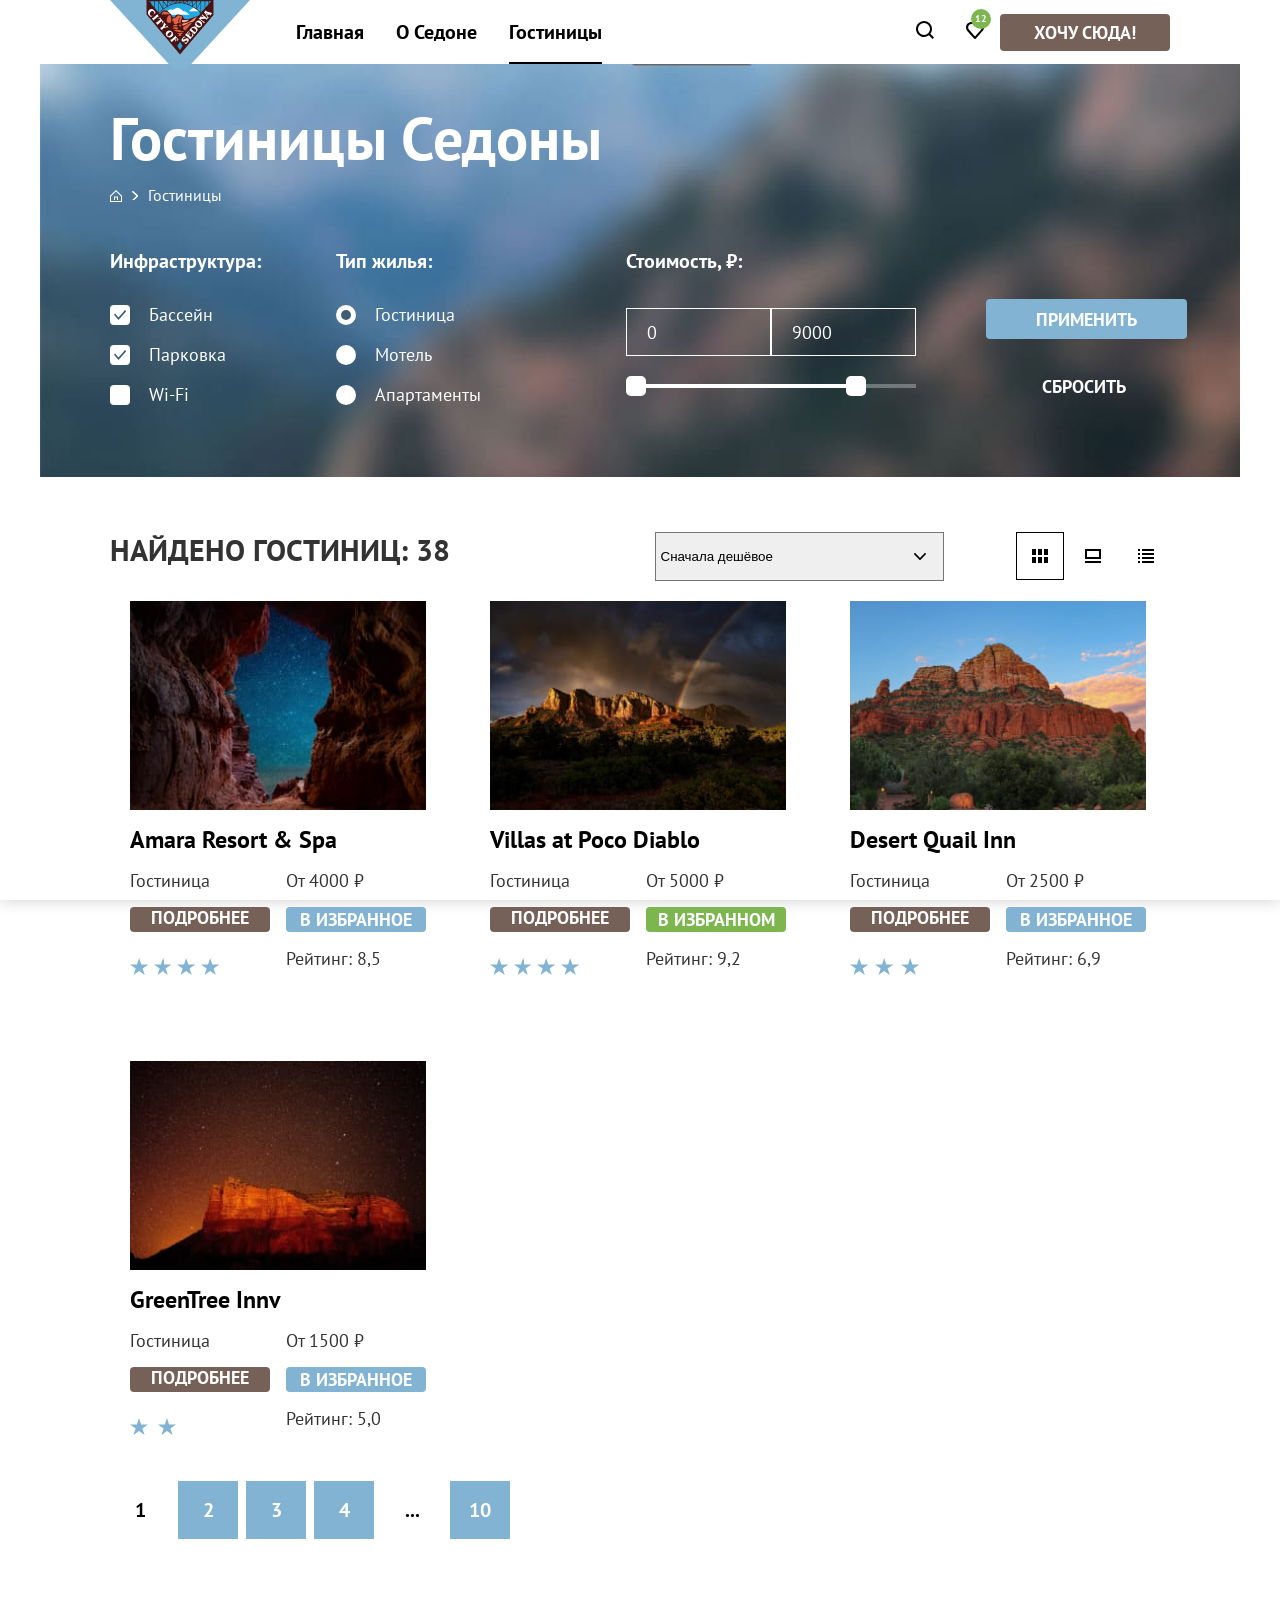
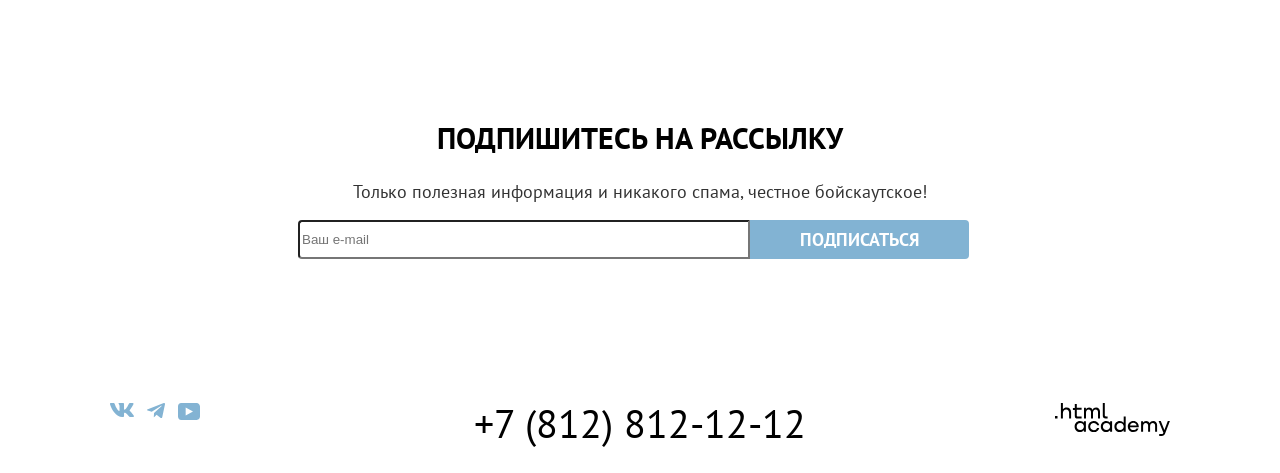
==== commit 8863160f: "проверка по критериям" ====
--- a/catalog.html
+++ b/catalog.html
@@ -34,8 +34,7 @@
               <span class="visually-hidden">
                 Поиск
               </span>
-              <svg class="search" xmlns="http://www.w3.org/2000/svg" width="18" height="18" viewBox="0 0 18 18" aria-hiden="true"
-                focusable="false">
+              <svg class="search" xmlns="http://www.w3.org/2000/svg" width="18" height="18" viewBox="0 0 18 18" focusable="false">
                 <path fill="#000"
                   d="m18 16.5-3.7-3.67c1-1.3 1.7-2.98 1.7-4.87A8 8 0 0 0 8 0C3.6 0 0 3.68 0 8.06a8 8 0 0 0 12.9 6.26L16.6 18zM8 14.03a6 6 0 0 1-6-5.96 6 6 0 0 1 12 0 6 6 0 0 1-6 5.96" />
               </svg>
@@ -46,8 +45,7 @@
               <span class="visually-hidden">
                 Отелей в избранном:
               </span>
-              <svg class="like" xmlns="http://www.w3.org/2000/svg" width="18" height="17" viewBox="0 0 18 17" aria-hiden="true"
-                focusable="false">
+              <svg class="like" xmlns="http://www.w3.org/2000/svg" width="18" height="17" viewBox="0 0 18 17" focusable="false">
                 <path fill="#000"
                   d="M8.9 17c-.3 0-.6-.1-.8-.4-5.4-6.1-6.7-7.5-7-7.9C.4 7.8 0 6.6 0 5.4 0 2.4 2.4 0 5.5 0 6.8 0 8 .5 9 1.3 10 .5 11.3 0 12.5 0c3 0 5.5 2.4 5.5 5.4 0 1.3-.5 2.5-1.3 3.4l-7 7.9c-.2.2-.4.3-.8.3m-6-9.5c.3.4 3.5 4 6.1 6.9l6.2-7c.5-.5.7-1.2.7-2 0-1.8-1.5-3.3-3.3-3.3-1 0-2 .5-2.7 1.3-.3.3-.6.4-.9.4s-.6-.2-.8-.4c-.7-.8-1.7-1.3-2.7-1.3-1.8 0-3.3 1.5-3.3 3.3-.1.9.3 1.6.7 2.1q-.15 0 0 0" />
               </svg>
@@ -282,7 +280,7 @@
             <a class="social-link social-vk" href="#">
               <span class="visually-hidden">ВКонтакте</span>
               <svg class="social-image" xmlns="http://www.w3.org/2000/svg" width="24" height="14" viewBox="0 0 24 14"
-                aria-hiden="true" focusable="false" fill="none">
+                focusable="false" fill="none">
                 <path fill="#83b3d3" fill-rule="evenodd"
                   d="M23.45.95c.17-.55 0-.95-.8-.95h-2.62c-.67 0-.98.35-1.14.73 0 0-1.34 3.2-3.23 5.27-.61.6-.89.8-1.22.8-.17 0-.42-.2-.42-.74V.95c0-.66-.18-.95-.74-.95H9.15c-.42 0-.67.3-.67.6 0 .61.95.76 1.05 2.5v3.8c0 .84-.16.99-.5.99-.88 0-3.05-3.21-4.33-6.89-.25-.71-.5-1-1.17-1H.9C.15 0 0 .35 0 .73c0 .68.89 4.07 4.14 8.55C6.32 12.34 9.38 14 12.16 14c1.67 0 1.88-.37 1.88-1v-2.32c0-.73.16-.88.69-.88.38 0 1.05.2 2.61 1.67C19.11 13.22 19.4 14 20.41 14h2.62c.75 0 1.13-.37.91-1.1-.24-.72-1.09-1.77-2.21-3.02-.62-.7-1.53-1.47-1.81-1.86-.4-.49-.28-.7 0-1.14 0 0 3.2-4.43 3.53-5.93"
                   clip-rule="evenodd" />
@@ -292,7 +290,7 @@
           <li class="social-item">
             <a class="social-link social-telegram" href="#">
               <svg class="social-image" xmlns="http://www.w3.org/2000/svg" width="18" height="16" viewBox="0 0 18 16"
-                aria-hiden="true" focusable="false" fill="none">
+                focusable="false" fill="none">
                 <path fill="#83b3d3"
                   d="M16.79.1.84 6.25c-1.09.43-1.08 1.04-.2 1.31l4.1 1.28 9.47-5.98c.44-.27.85-.12.52.18L7.05 9.96l-.28 4.22c.41 0 .6-.19.83-.41l1.99-1.93 4.13 3.05c.77.42 1.31.2 1.5-.7l2.72-12.8c.28-1.12-.43-1.62-1.16-1.3" />
               </svg>
@@ -303,7 +301,7 @@
             <a class="social-link social-youtube" href="#">
               <span class="visually-hidden">Ютуб</span>
               <svg class="social-image" xmlns="http://www.w3.org/2000/svg" width="22" height="17" viewBox="0 0 22 17"
-                aria-hiden="true" focusable="false" fill="none">
+                focusable="false" fill="none">
                 <path fill="#83b3d3"
                   d="M18.6 0H3.18C1.31 0 0 1.6 0 3.4v10.1C0 15.4 1.31 17 3.17 17h15.66c1.64 0 3.17-1.6 3.17-3.4V3.4C21.78 1.6 20.47 0 18.6 0M7.67 12.54V4.46L15 8.5z" />
               </svg>
@@ -314,7 +312,7 @@
         <a class="developer-link" href="https://htmlacademy.ru/intensive/htmlcss">
           <span class="visually-hidden">Сделано в html.academy</span>
           <svg class="developer-image" xmlns="http://www.w3.org/2000/svg" width="115" height="33" viewBox="0 0 115 33"
-            aria-hiden="true" focusable="false" fill="none">
+            focusable="false" fill="none">
             <path fill="#000"
               d="M0 12.9v2.6h2.5v-2.6zM11.6 4.5c-1.6 0-2.8.7-3.6 1.7h-.1V0h-2v15.5h2v-5.3c0-2.1 1.3-3.6 3.3-3.6 1.8 0 2.9 1.4 2.9 3.2v5.7h2V9.4c.1-3-1.8-4.9-4.5-4.9M26.6 4.8h-4.8V1.1h-2v3.8h-1.9v2h1.9v6c0 1.7 1 2.7 2.7 2.7h4.1v-2h-3.7c-.7 0-1.1-.4-1.1-1.1V6.8h4.8zM41.1 4.6c-1.6 0-2.9.8-3.5 2.1h-.1c-.6-1.2-1.8-2.1-3.4-2.1-1.4 0-2.5.8-3.1 1.8h-.1V4.8H29v10.6h2V10c0-2 1-3.5 2.6-3.5 1.5 0 2.4 1 2.4 2.6v6.3h2V9.8c0-2.4 1.4-3.3 2.6-3.3 1.5 0 2.4 1 2.4 2.6v6.3h2V8.9c.1-2.5-1.4-4.3-3.9-4.3M47.8 12.7c0 1.7 1 2.7 2.8 2.7h2v-2h-1.7c-.7 0-1.1-.4-1.1-1.1V0h-2zM28.9 19.7c-.9-1.1-2.2-1.8-3.9-1.8-3.1 0-5.4 2.3-5.4 5.6s2.3 5.6 5.4 5.6c1.8 0 3-.8 3.8-1.9h.1v1.6h2V18.2h-2zm-3.6 7.4c-2.2 0-3.6-1.6-3.6-3.6s1.4-3.6 3.6-3.6 3.6 1.6 3.6 3.6c0 1.9-1.4 3.6-3.6 3.6M44.2 22c-.5-2.4-2.6-4.1-5.4-4.1a5.4 5.4 0 0 0-5.6 5.6c0 3.1 2.2 5.6 5.6 5.6 2.8 0 4.9-1.8 5.4-4.2h-2.1a3.4 3.4 0 0 1-3.3 2.3c-2.2 0-3.6-1.6-3.6-3.6s1.4-3.6 3.6-3.6c1.6 0 2.8 1 3.3 2.2h2.1zM55.1 19.7c-.9-1.1-2.2-1.8-3.9-1.8-3.1 0-5.4 2.3-5.4 5.6s2.3 5.6 5.4 5.6c1.8 0 3-.8 3.8-1.9h.1v1.6h2V18.2h-2zm-3.6 7.4c-2.2 0-3.6-1.6-3.6-3.6s1.4-3.6 3.6-3.6 3.6 1.6 3.6 3.6c0 1.9-1.5 3.6-3.6 3.6M68.7 19.8c-.9-1.1-2.2-1.9-3.9-1.9-3.1 0-5.4 2.3-5.4 5.6s2.2 5.6 5.4 5.6c1.7 0 3-.8 3.8-1.8h.1v1.5h2V13.4h-2zm-3.6 7.3c-2.2 0-3.6-1.6-3.6-3.6s1.4-3.6 3.6-3.6 3.6 1.6 3.6 3.6c-.1 2-1.5 3.6-3.6 3.6M78.3 17.9c-3.3 0-5.5 2.5-5.5 5.6 0 3 2.1 5.6 5.5 5.6 2.5 0 4.5-1.3 5.2-3.6h-2.1c-.5 1-1.6 1.6-3 1.6-1.9 0-3.3-1.3-3.4-2.9h8.8c.2-3.6-2-6.3-5.5-6.3m0 1.9c1.7 0 3 1 3.3 2.6h-6.5c.3-1.5 1.5-2.6 3.2-2.6M98.2 17.9c-1.6 0-2.9.8-3.6 2h-.1c-.6-1.2-1.8-2-3.4-2-1.4 0-2.5.7-3.1 1.8v-1.5h-1.9v10.6h2v-5.4c0-2 1-3.4 2.6-3.5 1.5 0 2.4 1 2.4 2.6v6.3h2v-5.6c0-2.4 1.4-3.3 2.6-3.3 1.5 0 2.4 1 2.4 2.6v6.3h2v-6.5c.1-2.6-1.4-4.4-3.9-4.4M109.4 27l-3.6-8.9h-2.2l4.8 11.6c-.3.9-.7 1.2-1.7 1.2h-2.5v2h2.5c1.8 0 2.8-.8 3.5-2.6l4.7-12.2h-2.1z" />
           </svg>
--- a/styles/styles.css
+++ b/styles/styles.css
@@ -43,6 +43,7 @@
 
 body {
   margin: 0;
+  min-width: 1200px;
   height: 100%;
   font-family: "PT Sans", sans-serif;
   font-size: 18px;
@@ -50,6 +51,7 @@
   letter-spacing: 0;
   color: #333333;
   background-color: #ffffff;
+  box-shadow: 0 0 15px rgba(0, 0, 0, 0.2);
 }
 
 .container {
@@ -67,10 +69,12 @@
   font-weight: 700;
   text-transform: uppercase;
   text-decoration: none;
+  text-align: center;
   color: #ffffff;
   border: none;
   border-radius: 4px;
   cursor: pointer;
+
 }
 
 .button-want {
@@ -709,26 +713,26 @@
   display: none;
   background-repeat: no-repeat;
   background-position: 50% 50%;
-  background-image: url(../images/icons/check.svg);
+  background-image: url("../images/icons/check.svg");
 }
 
 .control-input:checked + .control-lead::after {
   display: block;
 }
 
-.control-input:hover + .control-lead::after {
+.control-input:hover + .control-lead {
   opacity: 0.6;
 }
 
-.control-input:active + .control-lead::after {
-  opacity: 0.3;
-}
-
-.control-input:focus + .control-lead::after {
+.control-input:active + .control-lead {
+  opacity: 0.3;
+}
+
+.control-input:focus + .control-lead {
   outline: 3px solid #83B3D3;
 }
 
-.control-input[disabled] + .control-lead::after {
+.control-input[disabled] + .control-lead {
   opacity: 0.3;
   border-color: #ffffff;
 }
@@ -849,8 +853,20 @@
   text-transform: uppercase;
 }
 
-.select {
-  width: 140px;
+.select-control {
+  margin-left: 132px;
+  width: 289px;
+  min-height: 49px;
+  padding-left: 5px;
+  background-image: url("../images/icons/select-arrow.svg");
+  background-repeat: no-repeat;
+  background-position: right 17px top 50%;
+}
+
+select {
+  -webkit-appearance: none;
+  -moz-appearance: none;
+  appearance: none;
 }
 
 .sorts-list {
@@ -940,9 +956,9 @@
   width: 23px;
   margin: 0;
   min-height: 37px;
-  background-repeat: repeat-x;
+  background-repeat: space no-repeat;
   background-position: 0 50%;
-  background-size: 23px 17px;
+  background-size: 18px 17px;
   background-image: url(../images/icons/star.svg);
 }
 
@@ -955,7 +971,7 @@
 }
 
 .star-four {
-  width: 92px;
+  width: 89px;
 }
 
 /*Pagination*/
@@ -969,7 +985,8 @@
 }
 
 .pagination-link {
-  display: block;
+  display: flex;
+  justify-content: center;
   min-width: 60px;
   padding: 11px 18px;
   font-size: 20px;
@@ -1058,6 +1075,10 @@
   outline-offset: 0;
 }
 
+.modal-content .field-input {
+  background-color: #f2f2f2;
+}
+
 .modal-title {
   align-self: center;
   margin: 0;
@@ -1094,6 +1115,20 @@
 
 .search-form-button {
   grid-column: 1 / -1;
+  background-color: #82b3d3;
+}
+
+.search-form-button:hover,
+.search-form-button:focus {
+  background-color: #68a2ca;
+}
+
+.search-form-button:active {
+  opacity: 0.3;
+}
+
+.search-form-button:disabled {
+  background-color: #e5e5e5;
 }
 
 .field-info {
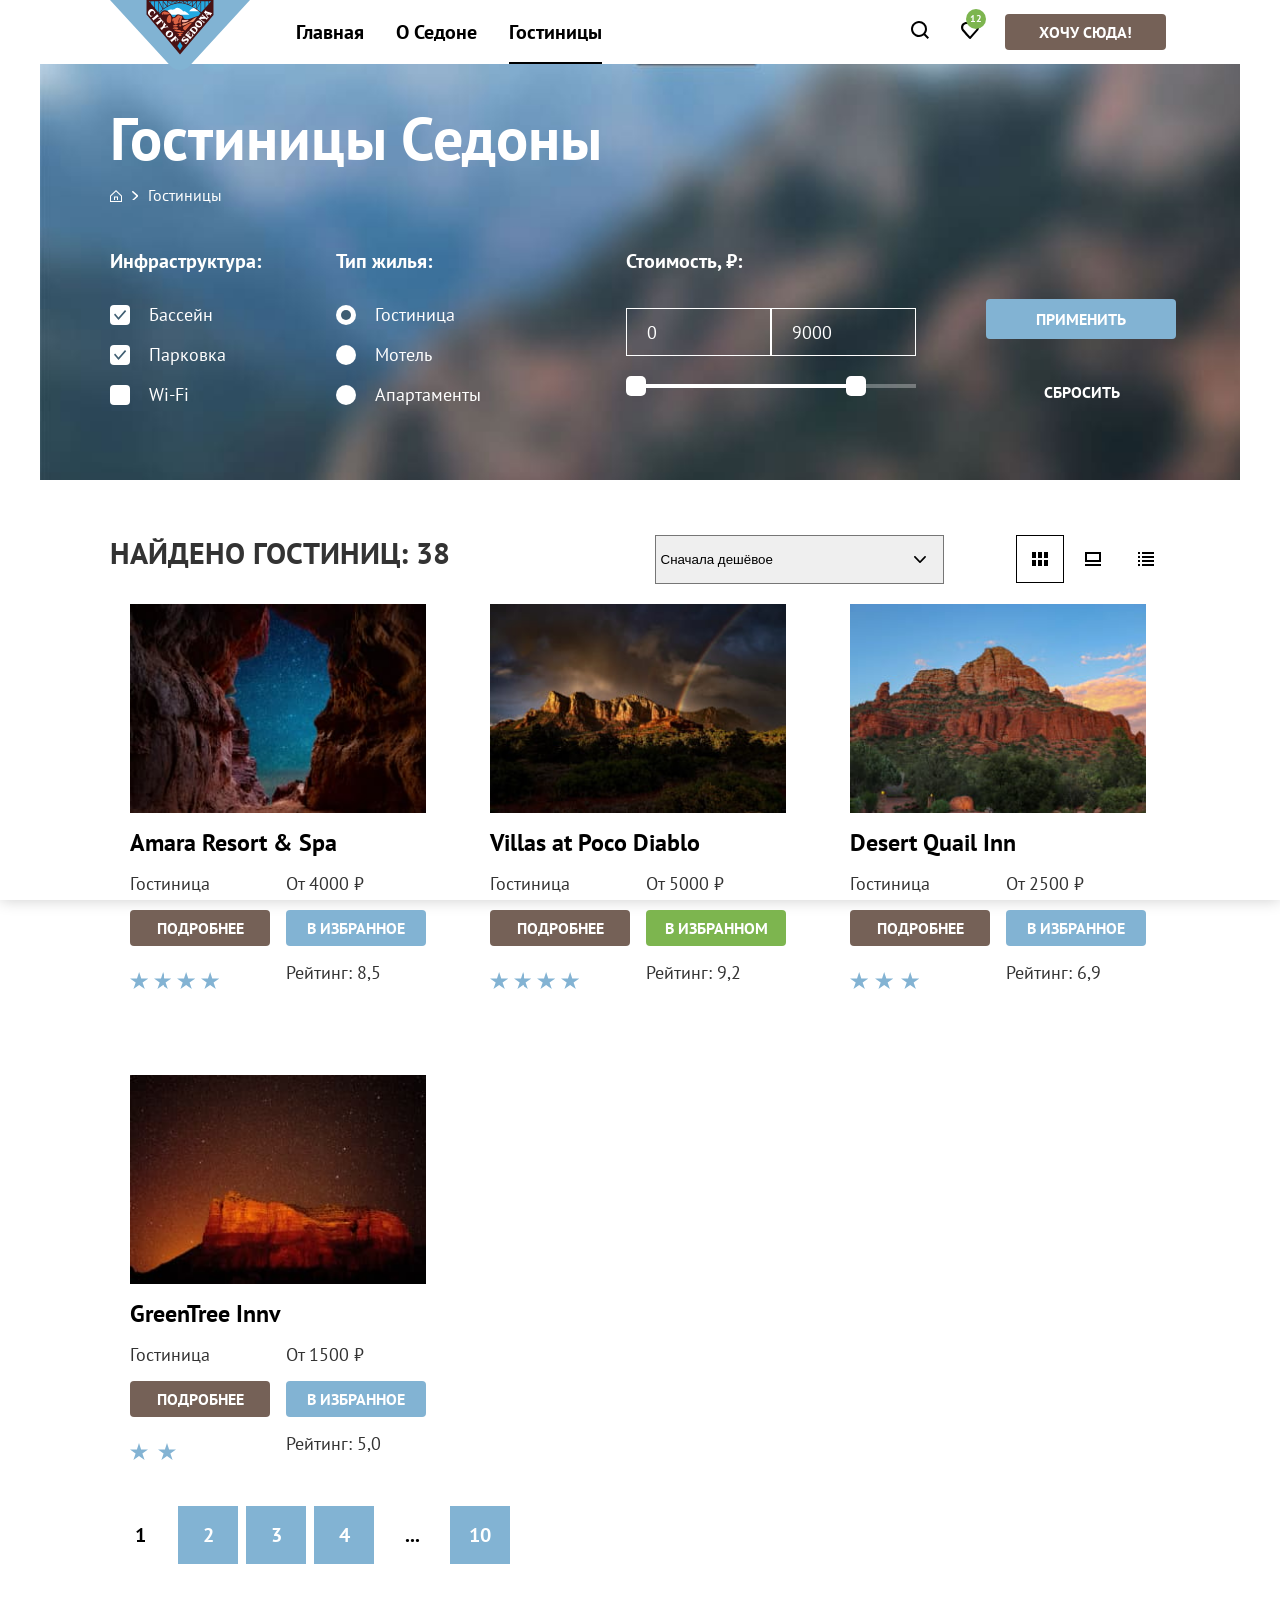
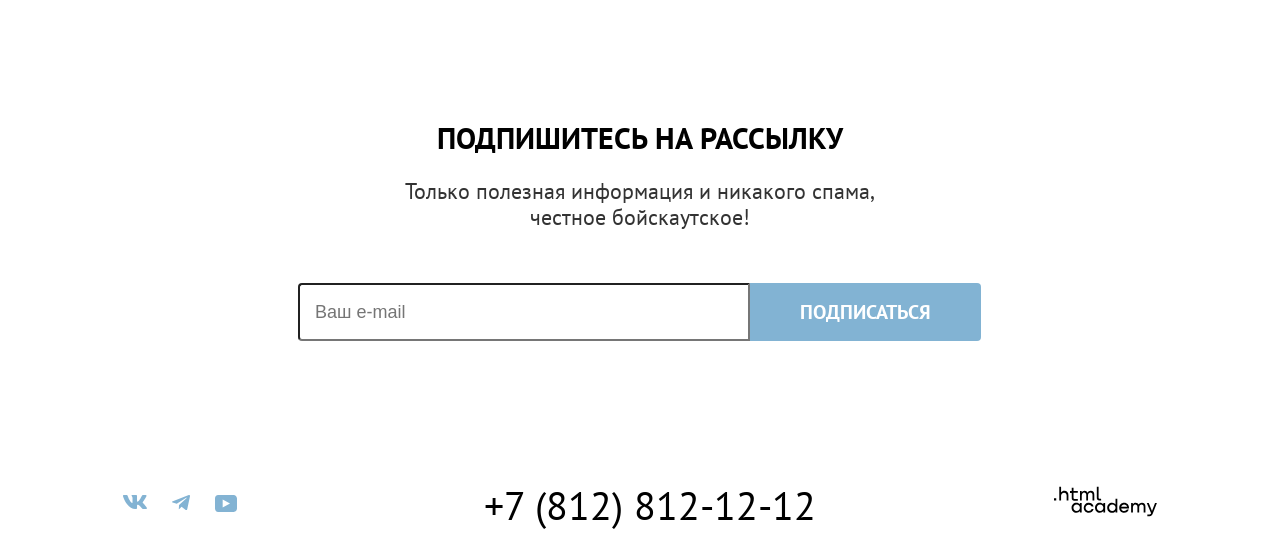
==== commit 75532b09: "pixel perfect главная" ====
--- a/catalog.html
+++ b/catalog.html
@@ -266,7 +266,7 @@
         </section>
         <section class="subscribe">
           <h2 class="subscribe-title">Подпишитесь на рассылку</h2>
-          <p class="subscribe-paragraph">Только полезная информация и никакого спама, честное бойскаутское!</p>
+          <p class="subscribe-paragraph">Только полезная информация и никакого спама,<br> честное бойскаутское!</p>
           <form class="newsletter-form" action="https://echo.htmlacademy.ru/" method="post">
             <label for="email"></label>
             <input class="field-input email" placeholder="Ваш e-mail" type="email" name="email" id="email" required>
--- a/styles/styles.css
+++ b/styles/styles.css
@@ -64,8 +64,11 @@
 
 .button {
   display: inline-block;
+  min-height: 36px;
+  padding: 8px;
   font-family: inherit;
-  font-size: inherit;
+  font-size: 16px;
+  line-height: 20px;
   font-weight: 700;
   text-transform: uppercase;
   text-decoration: none;
@@ -79,6 +82,7 @@
 
 .button-want {
   margin-top: 14px;
+  margin-left: 10px;
   padding: 8px 34px;
 }
 
@@ -133,19 +137,19 @@
   background-color: #e5e5e5;
 }
 
-.button-large {
-  padding: 18px 16px 17px;
-  border-radius: 5px;
+
+
+.search-button {
+  width: 380px;
+  margin-top: 50px;
   font-size: 20px;
-}
-
-.search-button {
-  width: 575px;
-  margin-top: 50px;
+  line-height: 36px;
 }
 
 .button-subscribe {
   padding: 8px 50px;
+  font-size: 20px;
+  line-height: 36px;
   border-radius: 0 4px 4px 0;
 }
 
@@ -205,7 +209,7 @@
 }
 
 .navigation-user {
-  margin-left: auto;
+  margin-left: 145px;
   max-width: 300px;
 }
 
@@ -291,7 +295,7 @@
 /*Advantages */
 
 .promo-block {
-  padding: 69px 274px;
+  padding: 69px 274px 90px;
 }
 
 .promo-header {
@@ -329,7 +333,7 @@
 .advantages-item {
   width: 400px;
   min-height: 385px;
-  padding: 100px 85px;
+  padding: 84px;
 }
 
 .advantages-paragraph {
@@ -352,6 +356,7 @@
 
 .advantages-title {
   margin: 0;
+  margin-top: 14px;
   font-size: 24px;
   line-height: 28px;
   text-transform: uppercase;
@@ -359,6 +364,10 @@
   color: #000000;
 }
 
+.advantages-title-bottom {
+  margin-top: 30px;
+}
+
 .secondary-color-light {
   background-color: rgba(131, 179, 211, 0.2);
 }
@@ -380,10 +389,10 @@
 .services-item {
   width: 400px;
   min-height: 385px;
-  padding: 81px 85px;
+  padding: 81px 85px 75px;
   text-align: center;
   background-repeat: no-repeat;
-  background-position: 50% 35px;
+  background-position: 50% 73px;
 }
 
 .services-housing {
@@ -399,7 +408,7 @@
 }
 
 .services-title {
-  margin: 30px auto 30px;
+  margin: 95px auto 30px;
   font-size: 24px;
   line-height: 28px;
   color: #000000;
@@ -413,7 +422,7 @@
 /*Interested*/
 
 .interested {
-  padding: 152px 300px;
+  padding: 88px 300px 97px;
   text-align: center;
 }
 
@@ -428,7 +437,8 @@
 
 .interested-paragraph {
   margin: 0;
-  margin-bottom: 54px;
+  font-size: 22px;
+  line-height: 26px;
 }
 
 /*Subscribe*/
@@ -443,11 +453,18 @@
 }
 
 .subscribe-title {
+  margin: 0;
   color: #000000;
   font-size: 30px;
   font-weight: 700;
   line-height: 36px;
   text-transform: uppercase;
+}
+
+.subscribe-paragraph {
+  margin-bottom: 53px;
+  font-size: 22px;
+  line-height: 26px;
 }
 
 .subscribe-index {
@@ -460,6 +477,9 @@
 
 .email {
   width: 452px;
+  padding: 15px;
+  font-size: 18px;
+  line-height: 24px;
   border-radius: 4px 0 0 4px;
 }
 
@@ -490,15 +510,16 @@
 .page-footer {
   display: flex;
   justify-content: space-between;
-  padding: 40px 70px 30px;
+  padding: 40px 83px 30px;
 }
 
 .social-list {
   display: flex;
   flex-wrap: wrap;
-  gap: 13px;
+  gap: 25px;
   width: 190px;
   margin: 0;
+  margin-top: 10px;
   padding: 0;
   list-style-type: none;
 }
@@ -534,6 +555,7 @@
 }
 
 .contacts-phone {
+  margin-left: 20px;
   color: #000000;
   font-size: 40px;
   line-height: 40px;
@@ -555,7 +577,9 @@
 }
 
 .developer-image {
-  margin-left: auto;
+  width: 115px;
+  height: 33px;
+  margin-left: 87px;
 }
 
 .developer-link:hover path,
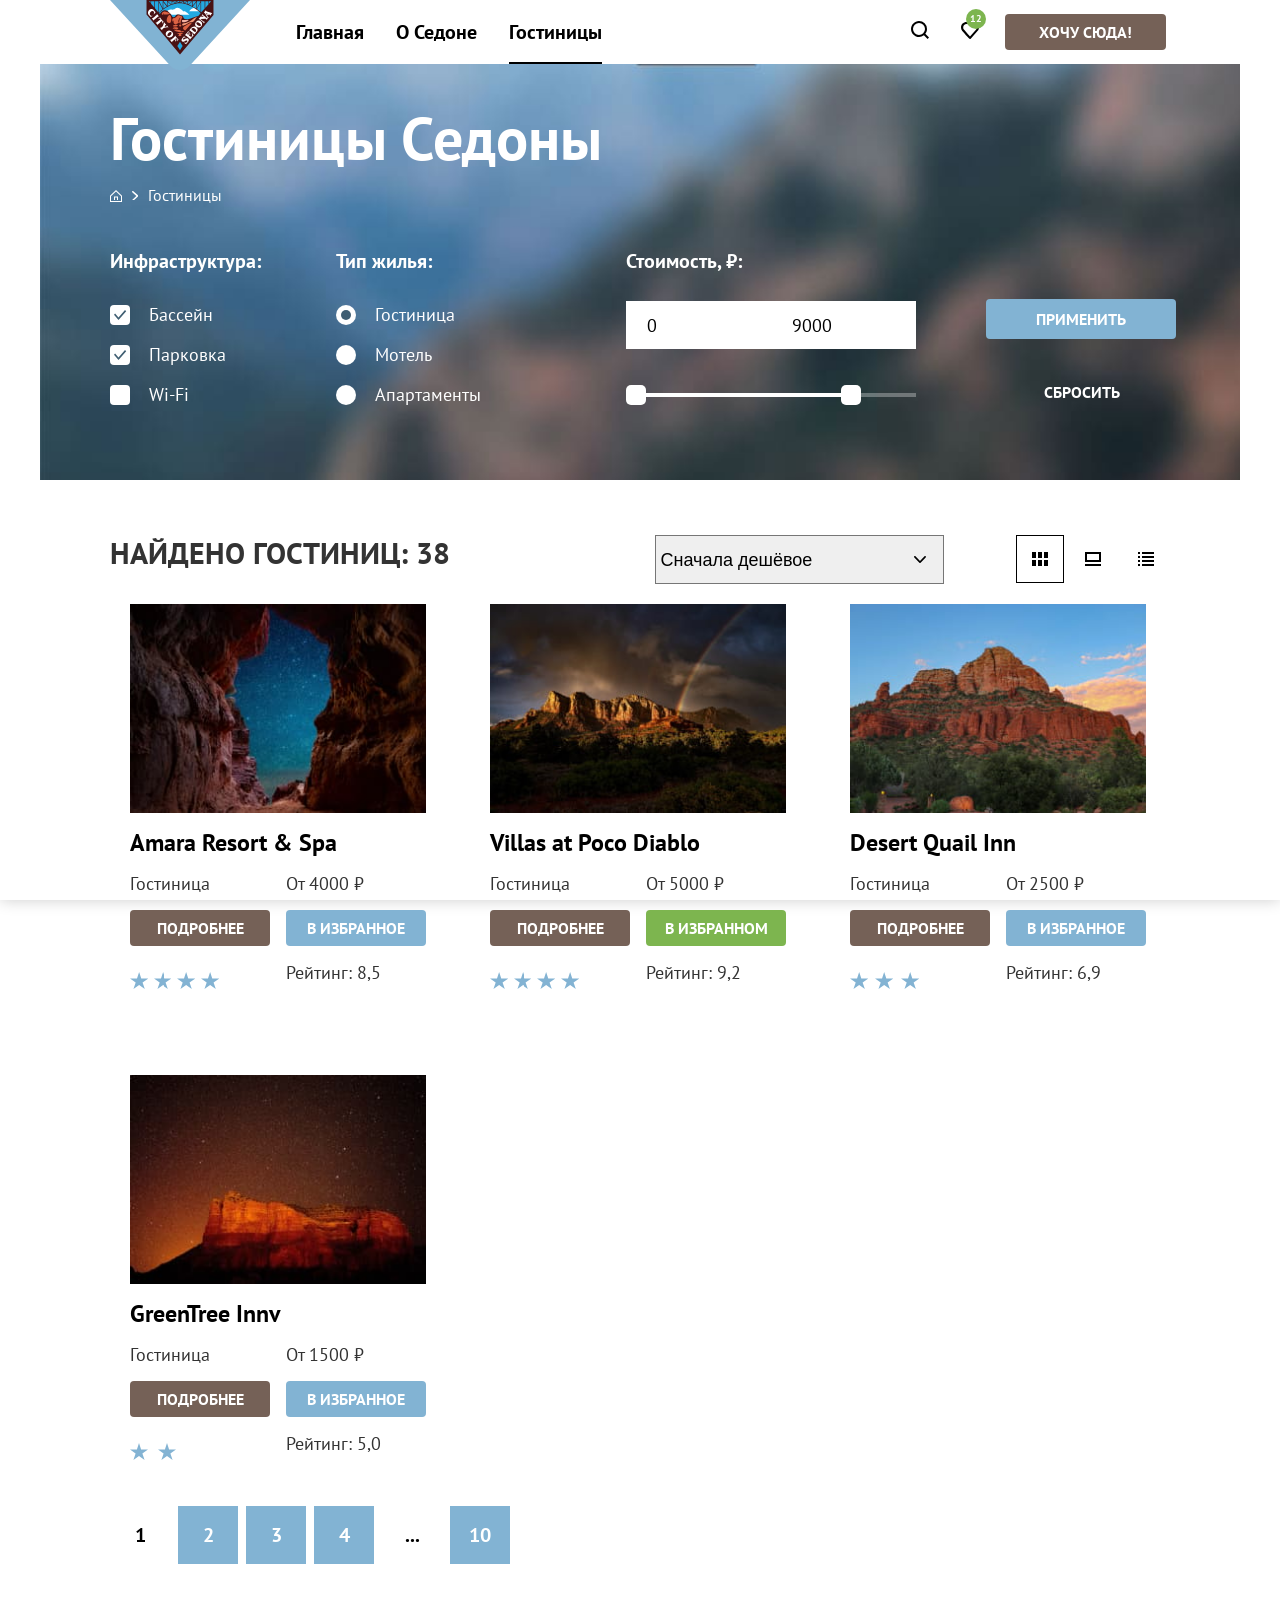
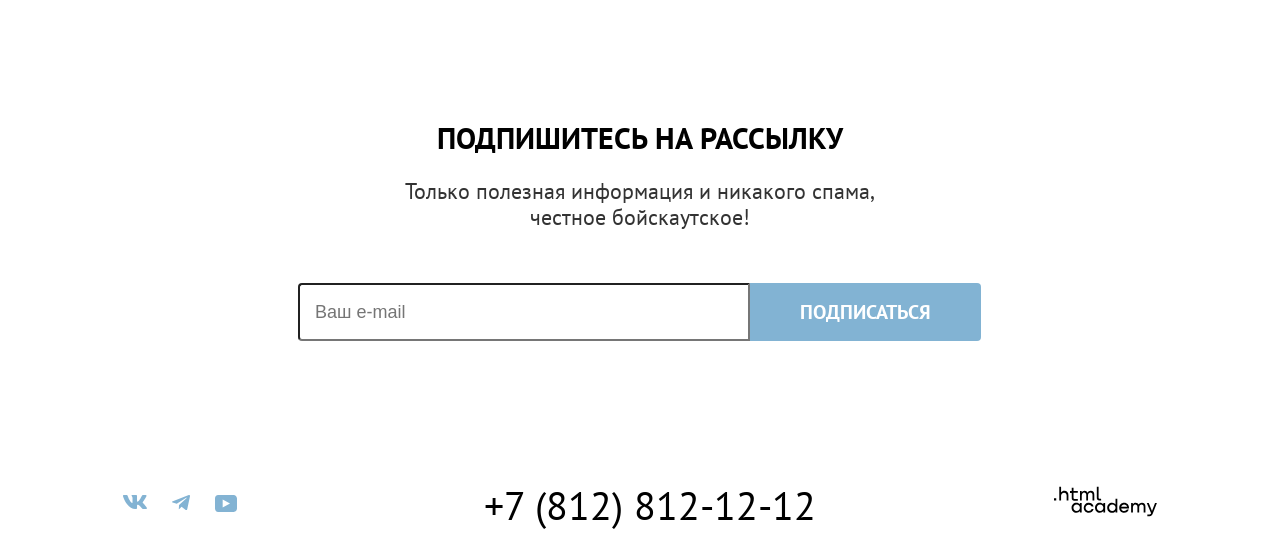
==== commit d438ead7: "пиксель перфект каталог" ====
--- a/catalog.html
+++ b/catalog.html
@@ -135,7 +135,7 @@
                     </label>
                   </div>
                   <div class="range-slider slider">
-                    <div class="slider-bar" style="margin-right: 50px;">
+                    <div class="slider-bar" style="margin-right: 55px;">
                       <button class="slider-thumb" type="button">
                         <span class="visually-hidden">Ручка минимальной цены</span>
                       </button>
--- a/styles/styles.css
+++ b/styles/styles.css
@@ -774,7 +774,7 @@
 }
 
 .range {
-  margin-top: 35px;
+  margin-top: 28px;
 }
 
 .range-fields {
@@ -802,9 +802,9 @@
   width: 145px;
   height: 48px;
   padding: 20px;
-  border: 1px solid white;
-  color: #ffffff;
-  background-color: transparent;
+  border: 1px solid transparent;
+  background-color: #ffffff;
+  color: #000000;
   font-family: inherit;
   font-size: 18px;
 }
@@ -834,7 +834,7 @@
 }
 
 .range-slider {
-  margin-top: 28px;
+  margin-top: 44px;
 }
 
 .slider {
@@ -882,6 +882,7 @@
   width: 289px;
   min-height: 49px;
   padding-left: 5px;
+  font-size: 18px;
   background-image: url("../images/icons/select-arrow.svg");
   background-repeat: no-repeat;
   background-position: right 17px top 50%;
